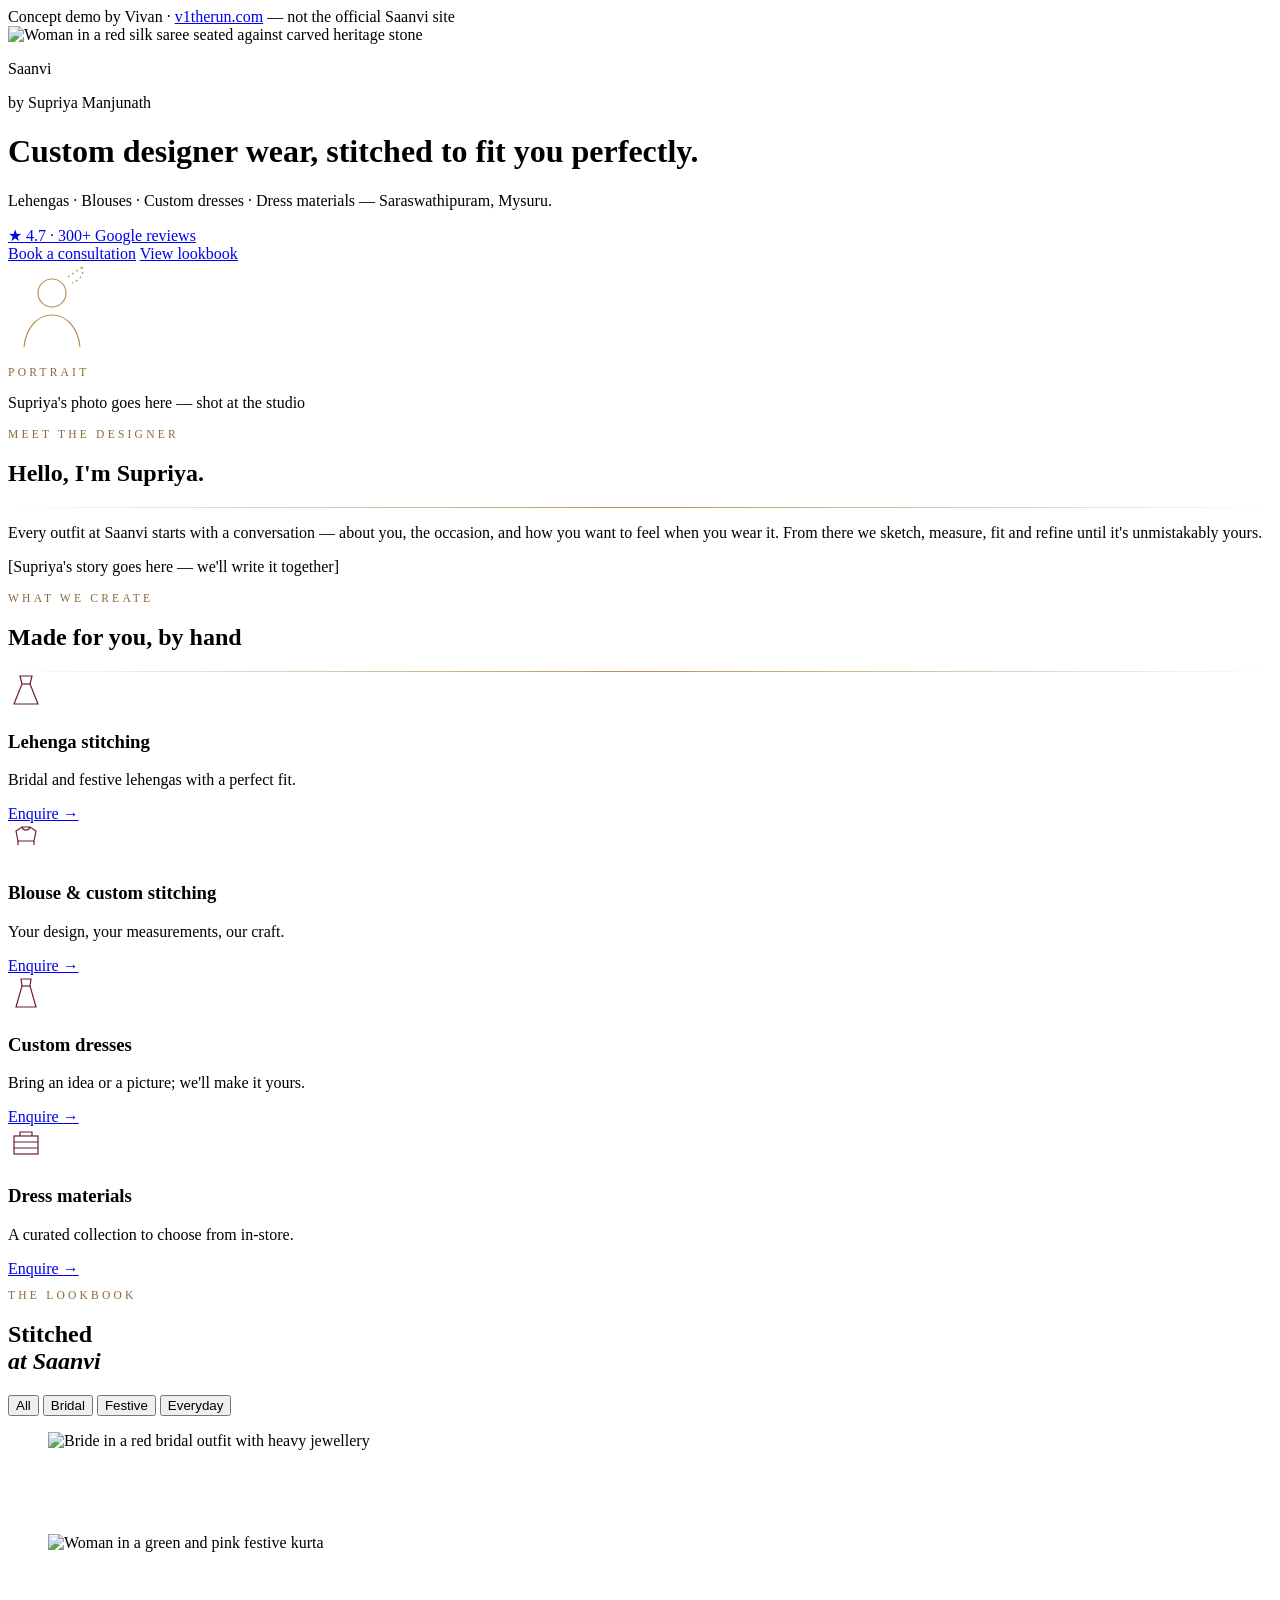
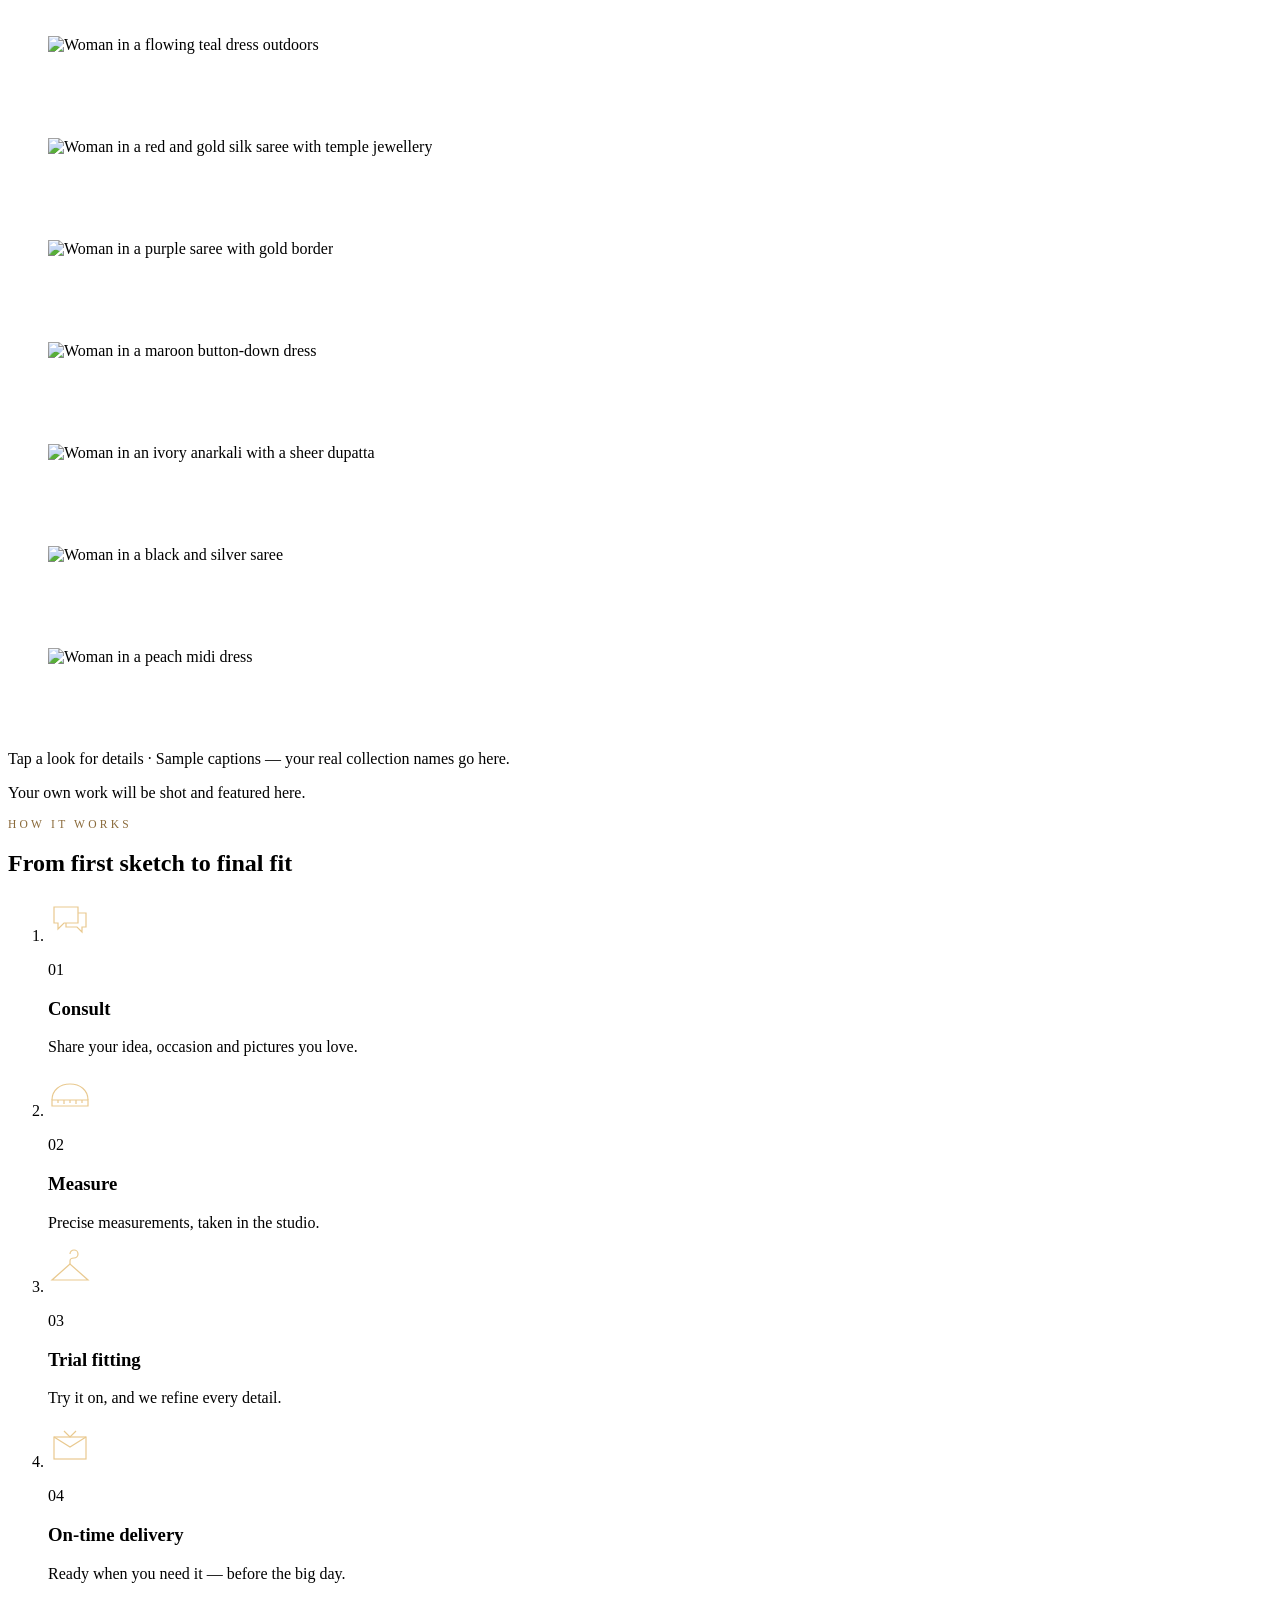
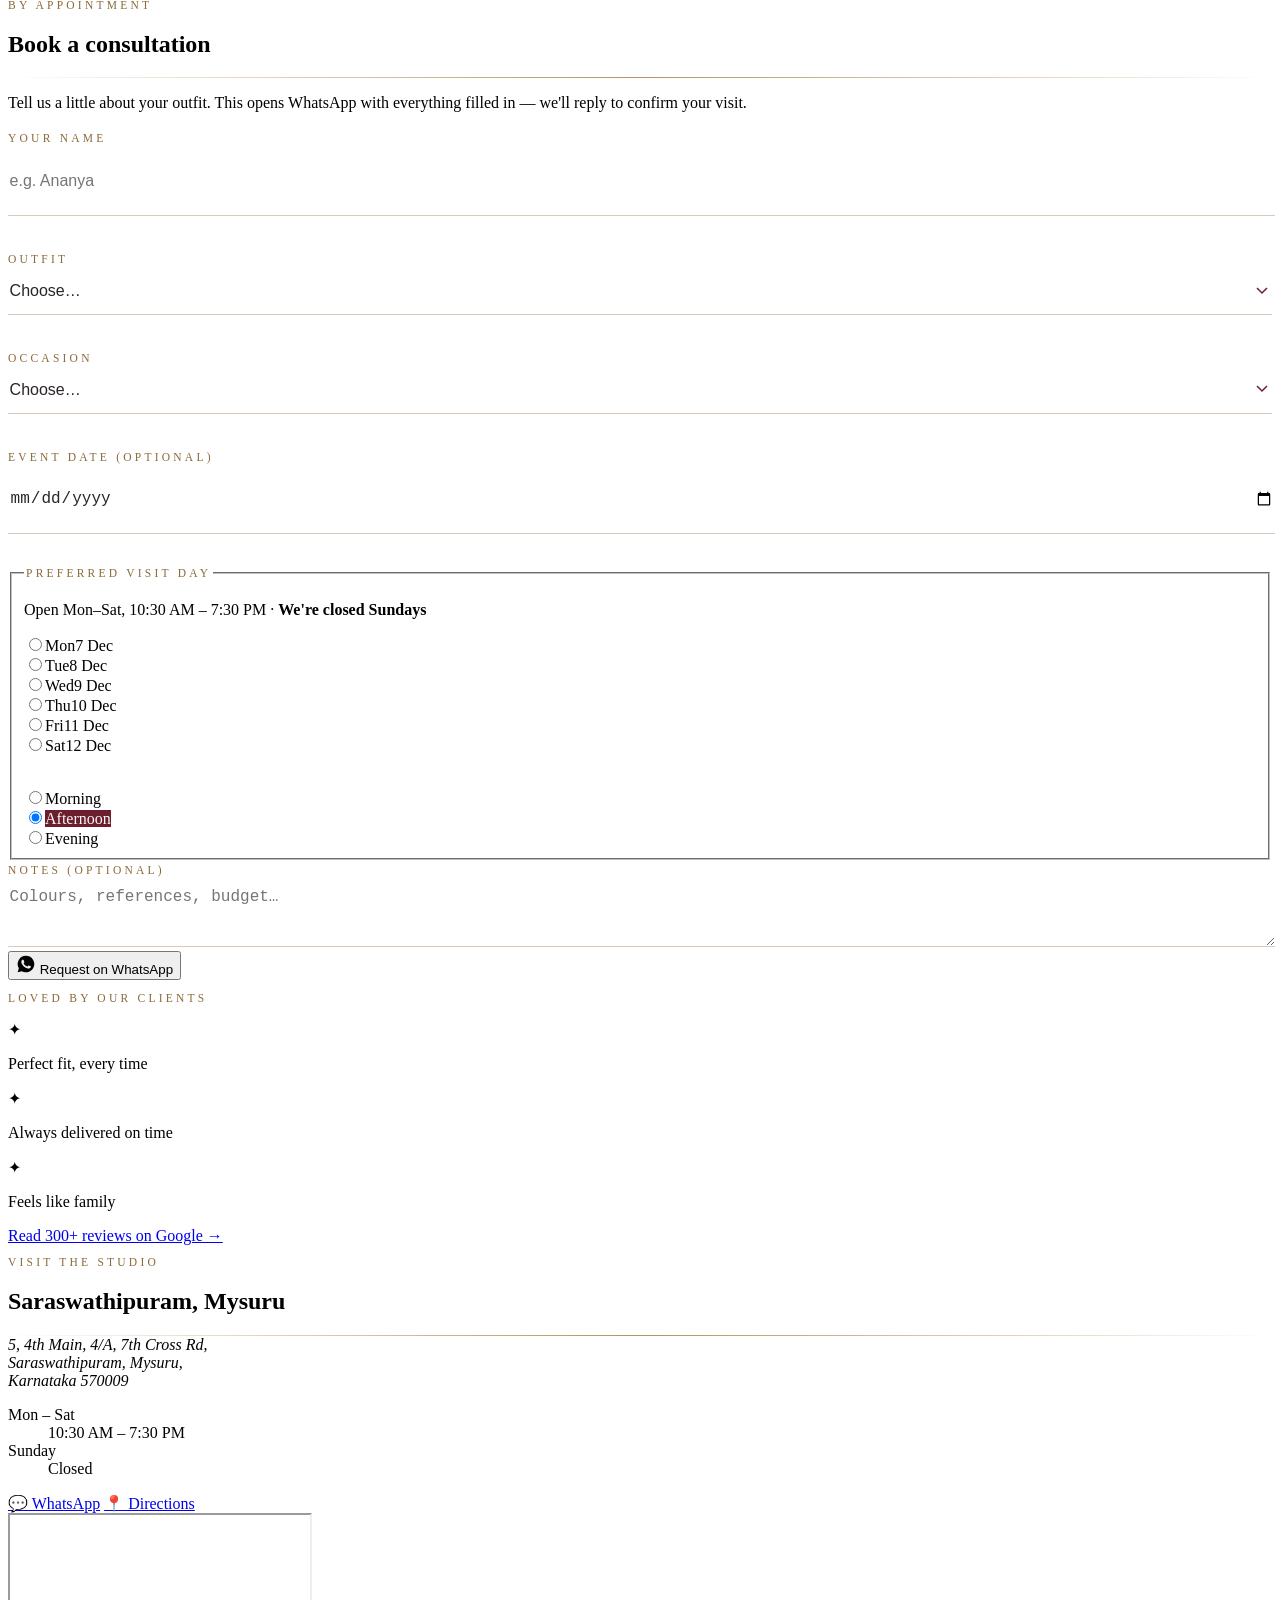
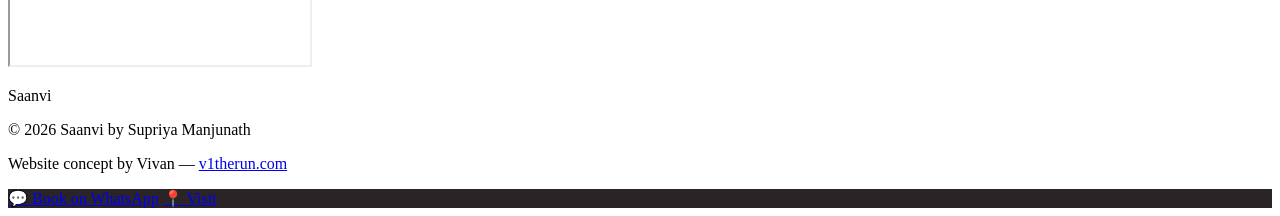
==== saanvi/index.html @ 68517e71 "Add Cafe Nestaa and Saanvi website concepts Co-Authored-By: Claude Opus 5.5 <noreply@anthropic.com>" ====
<!doctype html>
<html lang="en">
<head>
<meta charset="utf-8">
<meta name="viewport" content="width=device-width, initial-scale=1, viewport-fit=cover">
<meta name="robots" content="noindex, nofollow">
<title>Saanvi by Supriya Manjunath — website concept</title>
<meta name="description" content="Concept website for Saanvi by Supriya Manjunath, Saraswathipuram, Mysuru — custom designer wear, lookbook and consultation booking.">
<meta property="og:title" content="Saanvi by Supriya Manjunath — website concept">
<meta property="og:description" content="Lookbook, services & consultation booking — a concept by Vivan">
<meta property="og:image" content="https://images.unsplash.com/photo-1618901185975-d59f7091bcfe?w=1200&h=630&fit=crop&q=70">
<meta property="og:type" content="website">
<meta name="theme-color" content="#6B1E2E">
<link rel="preconnect" href="https://fonts.googleapis.com">
<link rel="preconnect" href="https://fonts.gstatic.com" crossorigin>
<link href="https://fonts.googleapis.com/css2?family=Cormorant+Garamond:ital,wght@0,500;0,600;1,500&family=Jost:wght@400;500;600&display=swap" rel="stylesheet">
<script src="https://cdn.tailwindcss.com"></script>
<script>
  tailwind.config = {
    theme: {
      extend: {
        colors: {
          ivory: '#FBF7F2',
          sand: '#F3ECE3',
          maroon: '#6B1E2E',
          gold: '#B8935A',
          goldink: '#8A6A3A',
          charcoal: '#2A2426',
          muted: '#6E6266',
        },
        fontFamily: {
          display: ['"Cormorant Garamond"', 'Georgia', 'serif'],
          sans: ['Jost', 'system-ui', 'sans-serif'],
        },
      },
    },
  };
</script>
<style>
  html { scroll-behavior: smooth; scroll-padding-top: 2.5rem; }
  body { -webkit-tap-highlight-color: transparent; }
  .rule { height: 1px; background: linear-gradient(90deg, transparent, #B8935A, transparent); }
  .eyebrow { font-size: .72rem; letter-spacing: .28em; text-transform: uppercase; color: #8A6A3A; font-weight: 500; }
  .field { width: 100%; min-height: 48px; border: 0; border-bottom: 1.5px solid #D8CBBB; background: transparent; padding: .65rem .1rem; font-size: 16px; color: #2A2426; border-radius: 0; }
  .field:focus { outline: none; border-color: #6B1E2E; }
  select.field { appearance: none; background-image: url("data:image/svg+xml,%3Csvg xmlns='http://www.w3.org/2000/svg' width='12' height='8'%3E%3Cpath d='M1 1l5 5 5-5' fill='none' stroke='%236B1E2E' stroke-width='1.5'/%3E%3C/svg%3E"); background-repeat: no-repeat; background-position: right .25rem center; padding-right: 1.5rem; }
  .field[aria-invalid="true"] { border-color: #A3122F; }
  .err { color: #A3122F; font-size: .8rem; margin-top: .25rem; min-height: 1rem; }
  .chip input:checked + label { background: #6B1E2E; color: #FBF7F2; border-color: #6B1E2E; }
  .chip input:focus-visible + label { outline: 2px solid #B8935A; outline-offset: 2px; }
  .look { break-inside: avoid; }
  .look figcaption { opacity: 0; transform: translateY(8px); transition: .3s; }
  .look.open figcaption, .look:hover figcaption { opacity: 1; transform: none; }
  .no-scrollbar::-webkit-scrollbar { display: none; } .no-scrollbar { scrollbar-width: none; }
</style>
</head>
<body class="bg-ivory text-charcoal font-sans antialiased pb-24 md:pb-0">

<!-- Honesty ribbon -->
<div class="fixed top-0 inset-x-0 z-50 bg-charcoal text-ivory text-[11px] leading-tight text-center py-1.5 px-3">
  Concept demo by Vivan · <a href="https://v1therun.com" class="underline">v1therun.com</a> — not the official Saanvi site
</div>

<!-- 1. Hero -->
<header class="relative min-h-[94svh] flex items-end text-ivory">
  <img src="https://images.unsplash.com/photo-1618901185975-d59f7091bcfe?w=1200&q=70&auto=format" alt="Woman in a red silk saree seated against carved heritage stone" class="absolute inset-0 w-full h-full object-cover object-[60%_center]" fetchpriority="high">
  <div class="absolute inset-0 bg-gradient-to-t from-[#1d0c11]/90 via-[#1d0c11]/40 to-[#1d0c11]/25"></div>
  <div class="relative w-full max-w-5xl mx-auto px-6 pb-12 md:pb-24">
    <p class="font-display text-[4.2rem] leading-[.9] md:text-8xl tracking-tight">Saanvi</p>
    <p class="mt-1 text-[.78rem] tracking-[.32em] uppercase text-[#E9D6B6]">by Supriya Manjunath</p>
    <div class="w-16 h-px bg-gold my-6"></div>
    <h1 class="font-display italic text-[1.9rem] leading-tight md:text-5xl max-w-xl">Custom designer wear, stitched to fit you perfectly.</h1>
    <p class="mt-3 text-sm text-ivory/85 max-w-md">Lehengas · Blouses · Custom dresses · Dress materials — Saraswathipuram, Mysuru.</p>
    <a href="https://www.google.com/maps/search/?api=1&query=Saanvi+by+Supriya+Manjunath+Saraswathipuram+Mysuru" target="_blank" rel="noopener" class="mt-5 inline-flex items-center gap-1.5 border border-ivory/40 rounded-full px-3.5 py-1.5 text-sm min-h-[36px] backdrop-blur bg-white/10">
      <span class="text-[#E9C98F]" aria-hidden="true">★</span> 4.7 · 300+ Google reviews
    </a>
    <div class="mt-7 flex flex-col sm:flex-row gap-3">
      <a href="#book" class="inline-flex justify-center items-center min-h-[52px] px-7 bg-ivory text-maroon font-semibold tracking-wide">Book a consultation</a>
      <a href="#lookbook" class="inline-flex justify-center items-center min-h-[52px] px-7 border border-ivory/80 tracking-wide">View lookbook</a>
    </div>
  </div>
</header>

<main>
<!-- 2. Meet Supriya -->
<section class="py-16 md:py-24">
  <div class="max-w-5xl mx-auto px-6 grid gap-10 md:grid-cols-[1fr_1.2fr] md:items-center">
    <div class="relative aspect-[4/5] max-w-xs w-full mx-auto md:mx-0 bg-sand border border-gold/50 flex flex-col items-center justify-center text-center p-6">
      <svg aria-hidden="true" width="88" height="88" viewBox="0 0 88 88" fill="none" stroke="#B8935A" stroke-width="1.2"><circle cx="44" cy="30" r="14"/><path d="M16 84c2-20 14-32 28-32s26 12 28 32"/><path d="M60 14l14-10M74 4c3 6-2 14-10 16" stroke-dasharray="2 3"/></svg>
      <p class="mt-4 eyebrow">Portrait</p>
      <p class="mt-1 text-sm text-muted">Supriya's photo goes here — shot at the studio</p>
    </div>
    <div>
      <p class="eyebrow">Meet the designer</p>
      <h2 class="font-display text-4xl md:text-5xl mt-3 text-maroon">Hello, I'm Supriya.</h2>
      <div class="rule my-6 max-w-[10rem]"></div>
      <p class="text-lg leading-relaxed">Every outfit at Saanvi starts with a conversation — about you, the occasion, and how you want to feel when you wear it. From there we sketch, measure, fit and refine until it's unmistakably yours.</p>
      <p class="mt-5 text-sm text-muted italic">[Supriya's story goes here — we'll write it together]</p>
    </div>
  </div>
</section>

<!-- 3. Services -->
<section class="bg-sand py-16 md:py-24">
  <div class="max-w-5xl mx-auto px-6">
    <p class="eyebrow text-center">What we create</p>
    <h2 class="font-display text-4xl md:text-5xl mt-3 text-center text-maroon">Made for you, by hand</h2>
    <div class="rule my-8 max-w-xs mx-auto"></div>
    <div class="grid gap-4 sm:grid-cols-2">
      <article class="bg-ivory p-6 border border-gold/30">
        <svg aria-hidden="true" width="36" height="36" viewBox="0 0 36 36" fill="none" stroke="#6B1E2E" stroke-width="1.2"><path d="M12 4h12l-2 8 8 20H6l8-20z"/><path d="M14 12h8"/></svg>
        <h3 class="font-display text-2xl mt-3">Lehenga stitching</h3>
        <p class="text-muted mt-1">Bridal and festive lehengas with a perfect fit.</p>
        <a data-wa="Hi Saanvi! I'm interested in Lehenga stitching." href="#" target="_blank" rel="noopener" class="mt-4 inline-flex items-center min-h-[44px] text-maroon font-semibold border-b border-maroon/40">Enquire →</a>
      </article>
      <article class="bg-ivory p-6 border border-gold/30">
        <svg aria-hidden="true" width="36" height="36" viewBox="0 0 36 36" fill="none" stroke="#6B1E2E" stroke-width="1.2"><path d="M8 8l6-4h8l6 4-2 10H10z"/><path d="M14 4c1 4 7 4 8 0"/><path d="M10 18v4M26 18v4"/></svg>
        <h3 class="font-display text-2xl mt-3">Blouse & custom stitching</h3>
        <p class="text-muted mt-1">Your design, your measurements, our craft.</p>
        <a data-wa="Hi Saanvi! I'm interested in Blouse & custom stitching." href="#" target="_blank" rel="noopener" class="mt-4 inline-flex items-center min-h-[44px] text-maroon font-semibold border-b border-maroon/40">Enquire →</a>
      </article>
      <article class="bg-ivory p-6 border border-gold/30">
        <svg aria-hidden="true" width="36" height="36" viewBox="0 0 36 36" fill="none" stroke="#6B1E2E" stroke-width="1.2"><path d="M13 4h10l-1 7 6 21H8l6-21z"/><path d="M14 11h8"/></svg>
        <h3 class="font-display text-2xl mt-3">Custom dresses</h3>
        <p class="text-muted mt-1">Bring an idea or a picture; we'll make it yours.</p>
        <a data-wa="Hi Saanvi! I'm interested in Custom dresses." href="#" target="_blank" rel="noopener" class="mt-4 inline-flex items-center min-h-[44px] text-maroon font-semibold border-b border-maroon/40">Enquire →</a>
      </article>
      <article class="bg-ivory p-6 border border-gold/30">
        <svg aria-hidden="true" width="36" height="36" viewBox="0 0 36 36" fill="none" stroke="#6B1E2E" stroke-width="1.2"><rect x="6" y="10" width="24" height="18"/><path d="M6 16h24M6 22h24"/><path d="M12 10V6h12v4"/></svg>
        <h3 class="font-display text-2xl mt-3">Dress materials</h3>
        <p class="text-muted mt-1">A curated collection to choose from in-store.</p>
        <a data-wa="Hi Saanvi! I'm interested in Dress materials." href="#" target="_blank" rel="noopener" class="mt-4 inline-flex items-center min-h-[44px] text-maroon font-semibold border-b border-maroon/40">Enquire →</a>
      </article>
    </div>
  </div>
</section>

<!-- 4. Lookbook -->
<section id="lookbook" class="py-16 md:py-24">
  <div class="max-w-5xl mx-auto px-6">
    <p class="eyebrow">The lookbook</p>
    <h2 class="font-display text-5xl md:text-6xl mt-3 text-maroon leading-none">Stitched<br><em>at Saanvi</em></h2>
    <div class="mt-8 -mx-6 px-6 flex gap-2 overflow-x-auto no-scrollbar" role="group" aria-label="Filter lookbook" id="lookFilters">
      <button type="button" data-f="all" class="shrink-0 min-h-[44px] px-5 border text-sm tracking-wide">All</button>
      <button type="button" data-f="bridal" class="shrink-0 min-h-[44px] px-5 border text-sm tracking-wide">Bridal</button>
      <button type="button" data-f="festive" class="shrink-0 min-h-[44px] px-5 border text-sm tracking-wide">Festive</button>
      <button type="button" data-f="everyday" class="shrink-0 min-h-[44px] px-5 border text-sm tracking-wide">Everyday</button>
    </div>
    <div id="lookGrid" class="mt-6 columns-2 md:columns-3 gap-3 [&>*]:mb-3"></div>
    <p class="text-xs text-muted">Tap a look for details · Sample captions — your real collection names go here.</p>
    <div class="mt-6 border-l-2 border-gold pl-4 py-1">
      <p class="font-display italic text-xl text-maroon">Your own work will be shot and featured here.</p>
    </div>
  </div>
</section>

<!-- 5. How it works -->
<section class="bg-maroon text-ivory py-16 md:py-24">
  <div class="max-w-5xl mx-auto px-6">
    <p class="eyebrow !text-[#E9C98F]">How it works</p>
    <h2 class="font-display text-4xl md:text-5xl mt-3">From first sketch to final fit</h2>
    <ol class="mt-10 grid gap-8 md:grid-cols-4">
      <li class="flex md:flex-col gap-4">
        <svg aria-hidden="true" class="shrink-0" width="44" height="44" viewBox="0 0 44 44" fill="none" stroke="#E9C98F" stroke-width="1.2"><path d="M6 10h24v16H16l-6 6v-6H6z"/><path d="M30 16h8v14h-4v5l-5-5H18v-4"/></svg>
        <div><p class="text-xs tracking-[.25em] text-[#E9C98F]">01</p><h3 class="font-display text-2xl">Consult</h3><p class="text-ivory/80 text-sm mt-1">Share your idea, occasion and pictures you love.</p></div>
      </li>
      <li class="flex md:flex-col gap-4">
        <svg aria-hidden="true" class="shrink-0" width="44" height="44" viewBox="0 0 44 44" fill="none" stroke="#E9C98F" stroke-width="1.2"><path d="M4 28c0-10 8-16 18-16s18 6 18 16"/><path d="M4 28h36v6H4z"/><path d="M10 28v3M16 28v4M22 28v3M28 28v4M34 28v3"/></svg>
        <div><p class="text-xs tracking-[.25em] text-[#E9C98F]">02</p><h3 class="font-display text-2xl">Measure</h3><p class="text-ivory/80 text-sm mt-1">Precise measurements, taken in the studio.</p></div>
      </li>
      <li class="flex md:flex-col gap-4">
        <svg aria-hidden="true" class="shrink-0" width="44" height="44" viewBox="0 0 44 44" fill="none" stroke="#E9C98F" stroke-width="1.2"><path d="M22 6a4 4 0 1 1 4 4c-2 0-4 1-4 3v3"/><path d="M22 16L4 32h36z"/></svg>
        <div><p class="text-xs tracking-[.25em] text-[#E9C98F]">03</p><h3 class="font-display text-2xl">Trial fitting</h3><p class="text-ivory/80 text-sm mt-1">Try it on, and we refine every detail.</p></div>
      </li>
      <li class="flex md:flex-col gap-4">
        <svg aria-hidden="true" class="shrink-0" width="44" height="44" viewBox="0 0 44 44" fill="none" stroke="#E9C98F" stroke-width="1.2"><rect x="6" y="14" width="32" height="22"/><path d="M6 14l16 10 16-10"/><path d="M16 8l6 6 6-6"/></svg>
        <div><p class="text-xs tracking-[.25em] text-[#E9C98F]">04</p><h3 class="font-display text-2xl">On-time delivery</h3><p class="text-ivory/80 text-sm mt-1">Ready when you need it — before the big day.</p></div>
      </li>
    </ol>
  </div>
</section>

<!-- 6. Book a consultation -->
<section id="book" class="py-16 md:py-24">
  <div class="max-w-2xl mx-auto px-6">
    <p class="eyebrow text-center">By appointment</p>
    <h2 class="font-display text-4xl md:text-5xl mt-3 text-center text-maroon">Book a consultation</h2>
    <div class="rule my-6 max-w-xs mx-auto"></div>
    <p class="text-center text-muted">Tell us a little about your outfit. This opens WhatsApp with everything filled in — we'll reply to confirm your visit.</p>
    <form id="consultForm" novalidate class="mt-8 grid gap-5 bg-white/60 border border-gold/30 p-5 md:p-8">
      <div>
        <label for="name" class="eyebrow">Your name</label>
        <input id="name" name="name" class="field" autocomplete="name" placeholder="e.g. Ananya" required>
        <p class="err" id="name-err" aria-live="polite"></p>
      </div>
      <div class="grid grid-cols-2 gap-4">
        <div>
          <label for="outfit" class="eyebrow">Outfit</label>
          <select id="outfit" name="outfit" class="field" required>
            <option value="">Choose…</option>
            <option>Lehenga</option><option>Blouse</option><option>Custom dress</option><option>Dress material</option><option>Other</option>
          </select>
          <p class="err" id="outfit-err" aria-live="polite"></p>
        </div>
        <div>
          <label for="occasion" class="eyebrow">Occasion</label>
          <select id="occasion" name="occasion" class="field" required>
            <option value="">Choose…</option>
            <option>Wedding</option><option>Festival</option><option>Party</option><option>Everyday</option>
          </select>
          <p class="err" id="occasion-err" aria-live="polite"></p>
        </div>
      </div>
      <div>
        <label for="eventDate" class="eyebrow">Event date <span class="normal-case tracking-normal text-muted">(optional)</span></label>
        <input id="eventDate" name="eventDate" type="date" class="field">
        <p class="err" id="eventDate-err" aria-live="polite"></p>
      </div>
      <fieldset>
        <legend class="eyebrow">Preferred visit day</legend>
        <p class="text-xs text-muted mt-1">Open Mon–Sat, 10:30 AM – 7:30 PM · <strong class="text-maroon font-medium">We're closed Sundays</strong></p>
        <div id="dayChips" class="mt-3 grid grid-cols-3 gap-2"></div>
        <p class="err" id="day-err" aria-live="polite"></p>
        <div class="mt-2 grid grid-cols-3 gap-2" id="slotChips">
          <div class="chip"><input class="sr-only" type="radio" name="slot" id="s1" value="morning"><label for="s1" class="flex items-center justify-center min-h-[44px] border border-[#D8CBBB] text-sm cursor-pointer">Morning</label></div>
          <div class="chip"><input class="sr-only" type="radio" name="slot" id="s2" value="afternoon" checked><label for="s2" class="flex items-center justify-center min-h-[44px] border border-[#D8CBBB] text-sm cursor-pointer">Afternoon</label></div>
          <div class="chip"><input class="sr-only" type="radio" name="slot" id="s3" value="evening"><label for="s3" class="flex items-center justify-center min-h-[44px] border border-[#D8CBBB] text-sm cursor-pointer">Evening</label></div>
        </div>
      </fieldset>
      <div>
        <label for="notes" class="eyebrow">Notes <span class="normal-case tracking-normal text-muted">(optional)</span></label>
        <textarea id="notes" name="notes" rows="2" class="field" placeholder="Colours, references, budget…"></textarea>
      </div>
      <button id="submitBtn" type="submit" class="mt-2 w-full min-h-[56px] bg-maroon hover:bg-[#561624] text-ivory font-semibold tracking-wide flex items-center justify-center gap-2 transition active:scale-[.98] disabled:opacity-70">
        <svg aria-hidden="true" width="20" height="20" viewBox="0 0 24 24" fill="currentColor"><path d="M12 2a10 10 0 0 0-8.6 15.1L2 22l5-1.3A10 10 0 1 0 12 2Zm5.3 14.1c-.2.6-1.3 1.2-1.8 1.3-.5 0-1 .2-3.3-.7-2.8-1.1-4.5-4-4.7-4.2-.1-.2-1.1-1.5-1.1-2.9s.7-2 1-2.3c.2-.3.5-.3.7-.3h.5c.2 0 .4 0 .6.5l.8 2c.1.2.1.4 0 .5l-.3.5-.4.4c-.1.1-.3.3-.1.6.2.3.8 1.3 1.7 2.1 1.2 1 2.1 1.3 2.4 1.5.3.1.5.1.6-.1l.9-1.1c.2-.3.4-.2.7-.1l1.9.9c.3.1.5.2.5.3.1.2.1.6-.1 1.1Z"/></svg>
        <span id="submitLabel">Request on WhatsApp</span>
      </button>
    </form>
  </div>
</section>

<!-- 7. Loved by our clients -->
<section class="bg-sand py-16 md:py-24">
  <div class="max-w-5xl mx-auto px-6 text-center">
    <p class="eyebrow">Loved by our clients</p>
    <div class="mt-8 grid gap-8 md:grid-cols-3">
      <div><p class="text-goldink text-lg" aria-hidden="true">✦</p><p class="font-display text-3xl text-maroon mt-2">Perfect fit, every time</p></div>
      <div><p class="text-goldink text-lg" aria-hidden="true">✦</p><p class="font-display text-3xl text-maroon mt-2">Always delivered on time</p></div>
      <div><p class="text-goldink text-lg" aria-hidden="true">✦</p><p class="font-display text-3xl text-maroon mt-2">Feels like family</p></div>
    </div>
    <a href="https://www.google.com/maps/search/?api=1&query=Saanvi+by+Supriya+Manjunath+Saraswathipuram+Mysuru" target="_blank" rel="noopener" class="mt-10 inline-flex items-center min-h-[48px] px-6 border border-maroon text-maroon font-medium tracking-wide">Read 300+ reviews on Google →</a>
  </div>
</section>

<!-- 8. Visit the studio -->
<section id="visit" class="py-16 md:py-24">
  <div class="max-w-5xl mx-auto px-6 grid gap-8 md:grid-cols-2 md:items-center">
    <div>
      <p class="eyebrow">Visit the studio</p>
      <h2 class="font-display text-4xl md:text-5xl mt-3 text-maroon">Saraswathipuram, Mysuru</h2>
      <div class="rule my-6 max-w-[10rem]"></div>
      <address class="not-italic leading-relaxed">5, 4th Main, 4/A, 7th Cross Rd,<br>Saraswathipuram, Mysuru,<br>Karnataka 570009</address>
      <dl class="mt-5 text-sm grid grid-cols-[auto_1fr] gap-x-6 gap-y-1">
        <dt class="text-muted">Mon – Sat</dt><dd>10:30 AM – 7:30 PM</dd>
        <dt class="text-muted">Sunday</dt><dd>Closed</dd>
      </dl>
      <div class="mt-7 grid grid-cols-2 gap-3">
        <a data-wa="Hi Saanvi! I'd like to visit the studio." href="#" target="_blank" rel="noopener" class="flex items-center justify-center min-h-[52px] bg-maroon text-ivory font-medium">💬 WhatsApp</a>
        <a href="https://www.google.com/maps/search/?api=1&query=Saanvi+by+Supriya+Manjunath+Saraswathipuram+Mysuru" target="_blank" rel="noopener" class="flex items-center justify-center min-h-[52px] border border-maroon text-maroon font-medium">📍 Directions</a>
      </div>
    </div>
    <iframe title="Map showing Saanvi by Supriya Manjunath, Saraswathipuram" loading="lazy" referrerpolicy="no-referrer-when-downgrade" class="w-full h-72 md:h-96 border border-gold/40 grayscale-[.3]" src="https://maps.google.com/maps?q=Saanvi%20by%20Supriya%20Manjunath%20Saraswathipuram%20Mysuru&z=16&output=embed"></iframe>
  </div>
</section>
</main>

<!-- 9. Footer -->
<footer class="bg-charcoal text-ivory/80 text-sm py-10 px-6 text-center">
  <p class="font-display text-3xl text-ivory">Saanvi</p>
  <p class="mt-2">© 2026 Saanvi by Supriya Manjunath</p>
  <p class="mt-1">Website concept by Vivan — <a href="https://v1therun.com" class="underline text-ivory">v1therun.com</a></p>
</footer>

<!-- Sticky mobile bar -->
<nav class="md:hidden fixed bottom-0 inset-x-0 z-40 grid grid-cols-[1.6fr_1fr] text-sm font-medium tracking-wide" style="padding-bottom: env(safe-area-inset-bottom); background:#2A2426" aria-label="Quick contact">
  <a data-wa="Hi Saanvi! I'd like to book a consultation." href="#" target="_blank" rel="noopener" class="flex items-center justify-center gap-2 min-h-[60px] bg-maroon text-ivory">💬 Book on WhatsApp</a>
  <a href="https://www.google.com/maps/search/?api=1&query=Saanvi+by+Supriya+Manjunath+Saraswathipuram+Mysuru" target="_blank" rel="noopener" class="flex items-center justify-center gap-2 min-h-[60px] text-ivory">📍 Visit</a>
</nav>

<script>
  const WA = 'https://wa.me/917338114466?text=';
  const waLink = (msg) => WA + encodeURIComponent(msg);
  document.querySelectorAll('[data-wa]').forEach(a => a.href = waLink(a.dataset.wa));

  // ---- Lookbook ----
  const U = (id, h) => `https://images.unsplash.com/photo-${id}?w=600&h=${h}&fit=crop&q=65&auto=format`;
  const LOOKS = [
    ['1610173827043-9db50e0d8ef9', 'bridal', 'Crimson bridal ensemble', 'Bridal · hand-finished detailing', 820, 'Bride in a red bridal outfit with heavy jewellery'],
    ['1597983073493-88cd35cf93b0', 'festive', 'Garden-party kurta set', 'Festive · printed silk', 700, 'Woman in a green and pink festive kurta'],
    ['1609357605129-26f69add5d6e', 'everyday', 'Teal wrap dress', 'Everyday · custom dress', 760, 'Woman in a flowing teal dress outdoors'],
    ['1617627143750-d86bc21e42bb', 'bridal', 'Muhurtham silk & gold', 'Bridal · blouse stitching', 760, 'Woman in a red and gold silk saree with temple jewellery'],
    ['1610030469983-98e550d6193c', 'festive', 'Plum & gold drape', 'Festive · blouse stitching', 820, 'Woman in a purple saree with gold border'],
    ['1585487000160-6ebcfceb0d03', 'everyday', 'Wine shirt-dress', 'Everyday · custom dress', 700, 'Woman in a maroon button-down dress'],
    ['1583391733956-3750e0ff4e8b', 'bridal', 'Ivory sangeet anarkali', 'Bridal · lehenga & dupatta', 800, 'Woman in an ivory anarkali with a sheer dupatta'],
    ['1610030469668-8e9f641aaf27', 'festive', 'Monochrome silk', 'Festive · blouse stitching', 760, 'Woman in a black and silver saree'],
    ['1596783074918-c84cb06531ca', 'everyday', 'Peach day dress', 'Everyday · custom dress', 700, 'Woman in a peach midi dress'],
  ];
  const grid = document.getElementById('lookGrid');
  grid.innerHTML = LOOKS.map(([id, cat, title, sub, h, alt]) => `
    <figure class="look relative overflow-hidden cursor-pointer" data-cat="${cat}" tabindex="0" role="button" aria-label="${title} — show details">
      <img loading="lazy" src="${U(id, h)}" alt="${alt}" width="600" height="${h}" class="w-full h-auto block">
      <figcaption class="absolute inset-x-0 bottom-0 p-3 pt-10 bg-gradient-to-t from-black/80 to-transparent text-ivory">
        <p class="font-display text-xl leading-tight">${title}</p><p class="text-[11px] tracking-wider uppercase text-ivory/85">${sub}</p>
      </figcaption>
    </figure>`).join('');
  grid.querySelectorAll('.look').forEach(el => {
    const t = () => el.classList.toggle('open');
    el.onclick = t; el.onkeydown = e => (e.key === 'Enter' || e.key === ' ') && (e.preventDefault(), t());
  });
  const filters = document.querySelectorAll('#lookFilters button');
  function filter(f) {
    filters.forEach(b => {
      const on = b.dataset.f === f;
      b.setAttribute('aria-pressed', on);
      b.classList.toggle('bg-maroon', on); b.classList.toggle('text-ivory', on); b.classList.toggle('border-maroon', on);
      b.classList.toggle('border-[#D8CBBB]', !on);
    });
    grid.querySelectorAll('.look').forEach(el => el.style.display = (f === 'all' || el.dataset.cat === f) ? '' : 'none');
  }
  filters.forEach(b => b.onclick = () => filter(b.dataset.f));
  filter('all');

  // ---- Consultation form ----
  const f = document.getElementById('consultForm');
  const pad = n => String(n).padStart(2, '0');
  const iso = d => `${d.getFullYear()}-${pad(d.getMonth() + 1)}-${pad(d.getDate())}`;
  const now = new Date(); f.eventDate.min = iso(now);

  // Next 6 open days (Mon–Sat). Skip today if past closing time; never offer Sunday.
  const days = []; const d = new Date(now);
  if (now.getHours() * 60 + now.getMinutes() > 18 * 60) d.setDate(d.getDate() + 1);
  while (days.length < 6) { if (d.getDay() !== 0) days.push(new Date(d)); d.setDate(d.getDate() + 1); }
  const wk = d => d.toLocaleDateString('en-GB', { weekday: 'short' });
  const dm = d => d.toLocaleDateString('en-GB', { day: 'numeric', month: 'short' });
  document.getElementById('dayChips').innerHTML = days.map((x, i) => `
    <div class="chip"><input class="sr-only" type="radio" name="day" id="d${i}" value="${iso(x)}"><label for="d${i}" class="flex flex-col items-center justify-center min-h-[56px] border border-[#D8CBBB] cursor-pointer leading-tight"><span class="text-sm font-medium">${i === 0 && iso(x) === iso(now) ? 'Today' : wk(x)}</span><span class="text-xs opacity-80">${dm(x)}</span></label></div>`).join('');

  function setErr(id, msg, field) {
    if (field) field.setAttribute('aria-invalid', msg ? 'true' : 'false');
    document.getElementById(id + '-err').textContent = msg || '';
    return !msg;
  }
  function validate() {
    let ok = true, first = null;
    const check = (id, field, msg, focusEl) => { if (!setErr(id, msg, field)) { ok = false; first = first || focusEl || field; } };
    check('name', f.name, f.name.value.trim().length < 2 ? 'Please enter your name' : '');
    check('outfit', f.outfit, !f.outfit.value ? 'Pick an outfit type' : '');
    check('occasion', f.occasion, !f.occasion.value ? 'Pick the occasion' : '');
    check('eventDate', f.eventDate, f.eventDate.value && f.eventDate.value < iso(now) ? 'That date has passed' : '');
    const day = f.querySelector('input[name=day]:checked');
    const isSun = day && new Date(day.value + 'T12:00').getDay() === 0;
    check('day', null, !day ? 'Pick a day to visit (Mon–Sat)' : isSun ? "We're closed Sundays — please pick Mon–Sat" : '', document.getElementById('d0'));
    if (first) first.focus();
    return ok;
  }
  f.addEventListener('change', () => f.querySelector('[aria-invalid="true"]') || document.getElementById('day-err').textContent ? validate() : null);

  f.addEventListener('submit', (e) => {
    e.preventDefault();
    if (!validate()) return;
    const day = new Date(f.day.value + 'T12:00');
    let occ = f.occasion.value;
    if (f.eventDate.value) occ += ` — ${dm(new Date(f.eventDate.value + 'T12:00'))}`;
    const lines = [
      "Hi Saanvi! I'd like to book a consultation.",
      `Name: ${f.name.value.trim()}`,
      `Outfit: ${f.outfit.value}`,
      `Occasion: ${occ}`,
      `Preferred visit: ${wk(day)} ${dm(day)}, ${f.slot.value}`,
    ];
    if (f.notes.value.trim()) lines.push(`Notes: ${f.notes.value.trim()}`);
    const url = waLink(lines.join('\n'));
    const btn = document.getElementById('submitBtn'), label = document.getElementById('submitLabel');
    btn.disabled = true; label.textContent = 'Opening WhatsApp…';
    setTimeout(() => {
      if (!window.open(url, '_blank')) location.href = url;
      btn.disabled = false; label.textContent = 'Request on WhatsApp';
    }, 350);
  });
</script>
</body>
</html>
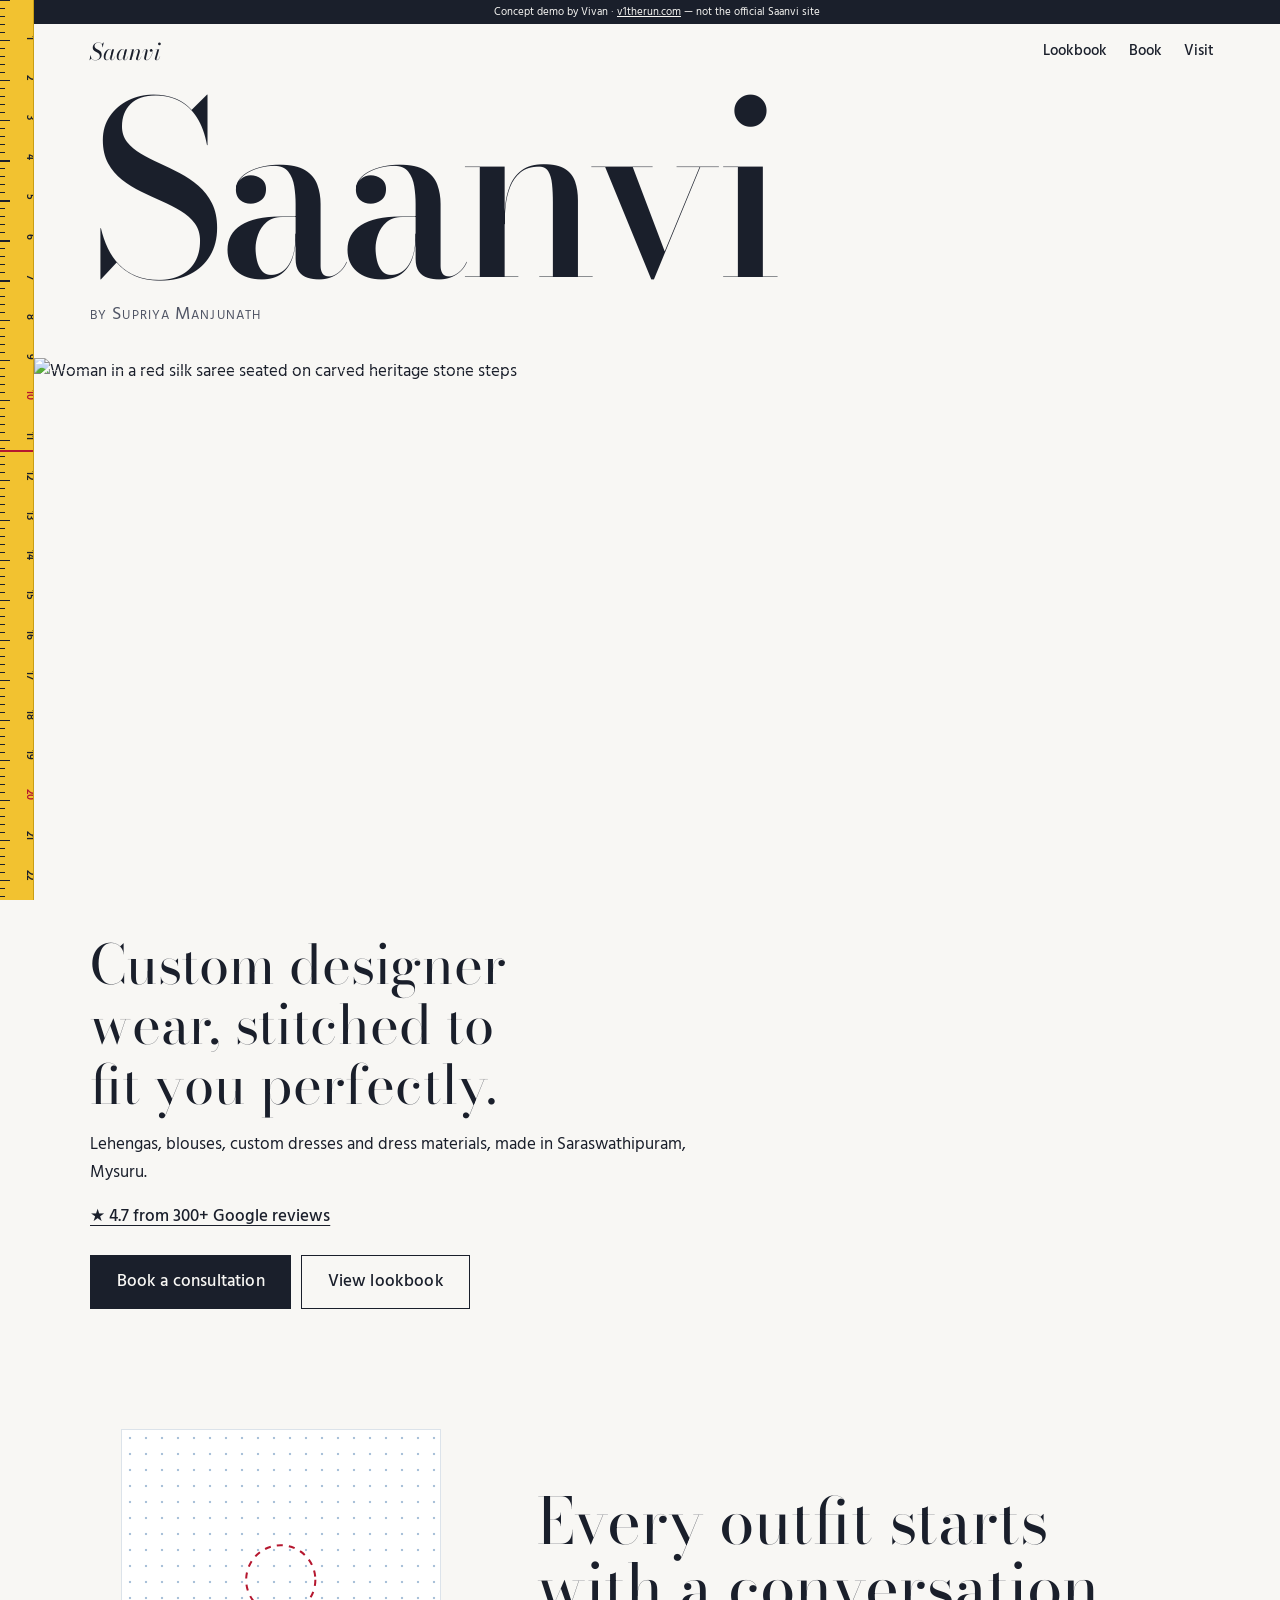
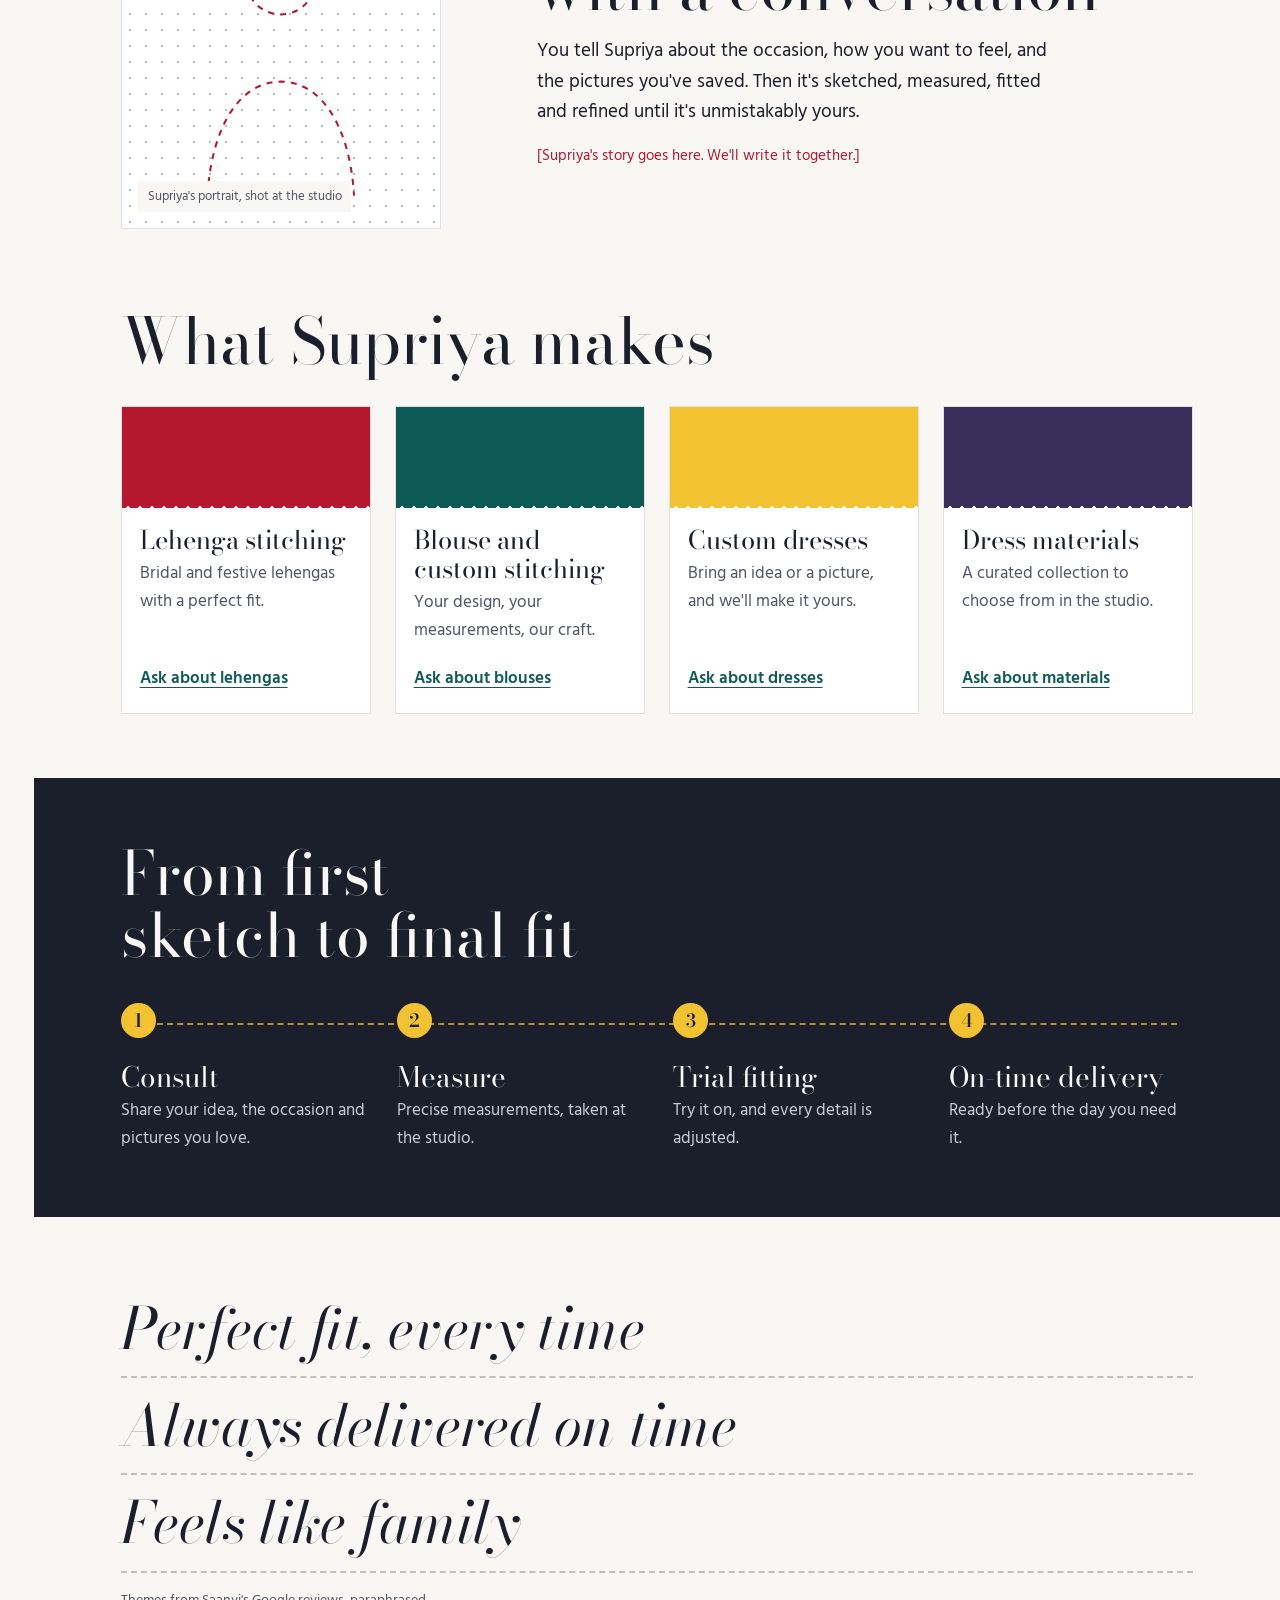
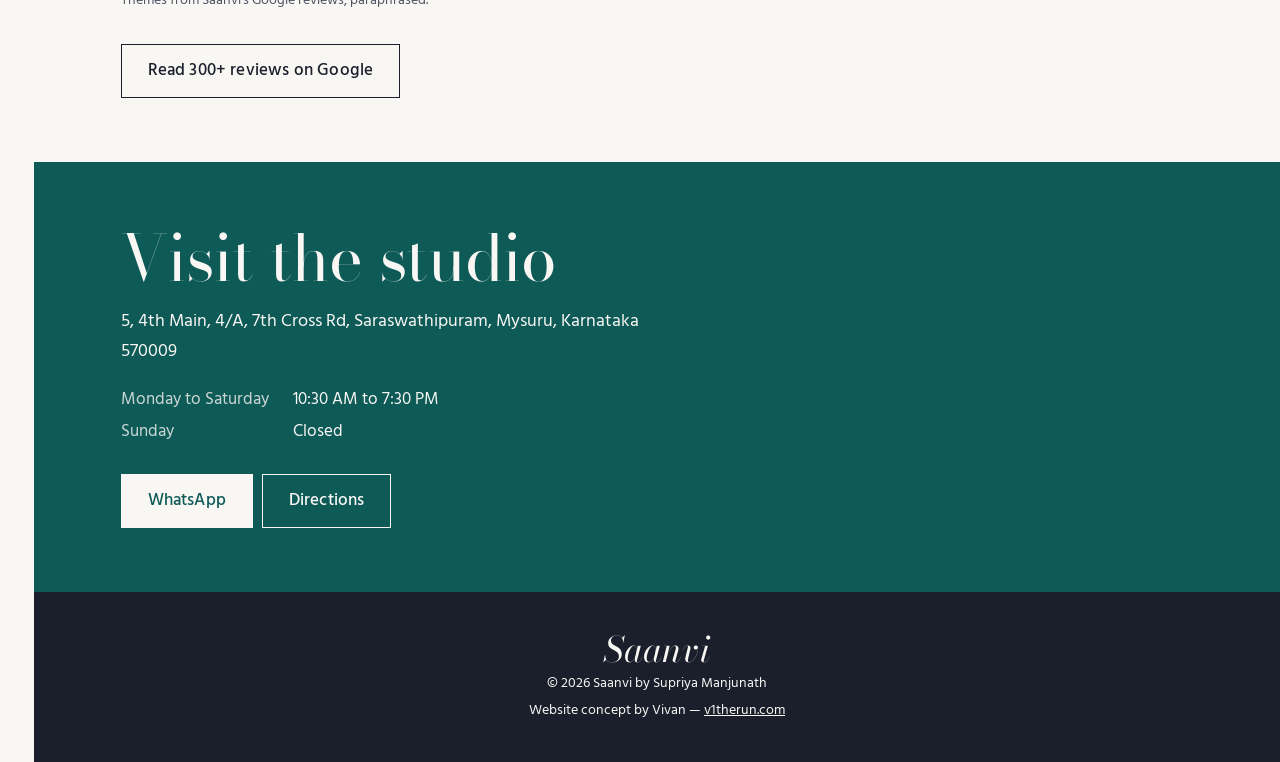
==== commit 211ebabb: "Redesign Nestaa and Saanvi concepts: multi-page with Lenis + Barba Co-Authored-By: Claude Opus 5.5 <" ====
--- a/saanvi/index.html
+++ b/saanvi/index.html
@@ -10,383 +10,155 @@
 <meta property="og:description" content="Lookbook, services & consultation booking — a concept by Vivan">
 <meta property="og:image" content="https://images.unsplash.com/photo-1618901185975-d59f7091bcfe?w=1200&h=630&fit=crop&q=70">
 <meta property="og:type" content="website">
-<meta name="theme-color" content="#6B1E2E">
+<meta name="theme-color" content="#F8F7F4">
 <link rel="preconnect" href="https://fonts.googleapis.com">
 <link rel="preconnect" href="https://fonts.gstatic.com" crossorigin>
-<link href="https://fonts.googleapis.com/css2?family=Cormorant+Garamond:ital,wght@0,500;0,600;1,500&family=Jost:wght@400;500;600&display=swap" rel="stylesheet">
-<script src="https://cdn.tailwindcss.com"></script>
-<script>
-  tailwind.config = {
-    theme: {
-      extend: {
-        colors: {
-          ivory: '#FBF7F2',
-          sand: '#F3ECE3',
-          maroon: '#6B1E2E',
-          gold: '#B8935A',
-          goldink: '#8A6A3A',
-          charcoal: '#2A2426',
-          muted: '#6E6266',
-        },
-        fontFamily: {
-          display: ['"Cormorant Garamond"', 'Georgia', 'serif'],
-          sans: ['Jost', 'system-ui', 'sans-serif'],
-        },
-      },
-    },
-  };
-</script>
-<style>
-  html { scroll-behavior: smooth; scroll-padding-top: 2.5rem; }
-  body { -webkit-tap-highlight-color: transparent; }
-  .rule { height: 1px; background: linear-gradient(90deg, transparent, #B8935A, transparent); }
-  .eyebrow { font-size: .72rem; letter-spacing: .28em; text-transform: uppercase; color: #8A6A3A; font-weight: 500; }
-  .field { width: 100%; min-height: 48px; border: 0; border-bottom: 1.5px solid #D8CBBB; background: transparent; padding: .65rem .1rem; font-size: 16px; color: #2A2426; border-radius: 0; }
-  .field:focus { outline: none; border-color: #6B1E2E; }
-  select.field { appearance: none; background-image: url("data:image/svg+xml,%3Csvg xmlns='http://www.w3.org/2000/svg' width='12' height='8'%3E%3Cpath d='M1 1l5 5 5-5' fill='none' stroke='%236B1E2E' stroke-width='1.5'/%3E%3C/svg%3E"); background-repeat: no-repeat; background-position: right .25rem center; padding-right: 1.5rem; }
-  .field[aria-invalid="true"] { border-color: #A3122F; }
-  .err { color: #A3122F; font-size: .8rem; margin-top: .25rem; min-height: 1rem; }
-  .chip input:checked + label { background: #6B1E2E; color: #FBF7F2; border-color: #6B1E2E; }
-  .chip input:focus-visible + label { outline: 2px solid #B8935A; outline-offset: 2px; }
-  .look { break-inside: avoid; }
-  .look figcaption { opacity: 0; transform: translateY(8px); transition: .3s; }
-  .look.open figcaption, .look:hover figcaption { opacity: 1; transform: none; }
-  .no-scrollbar::-webkit-scrollbar { display: none; } .no-scrollbar { scrollbar-width: none; }
-</style>
+<link href="https://fonts.googleapis.com/css2?family=Bodoni+Moda:ital,opsz,wght@0,6..96,400..600;1,6..96,400..600&family=Hind:wght@400;500;600&display=swap" rel="stylesheet">
+<link rel="stylesheet" href="https://cdn.jsdelivr.net/npm/lenis@1.3.11/dist/lenis.css">
+<link rel="stylesheet" href="assets/site.css">
 </head>
-<body class="bg-ivory text-charcoal font-sans antialiased pb-24 md:pb-0">
+<body data-barba="wrapper">
 
-<!-- Honesty ribbon -->
-<div class="fixed top-0 inset-x-0 z-50 bg-charcoal text-ivory text-[11px] leading-tight text-center py-1.5 px-3">
-  Concept demo by Vivan · <a href="https://v1therun.com" class="underline">v1therun.com</a> — not the official Saanvi site
-</div>
+<div class="tape" aria-hidden="true"><div class="tape-roll"></div><div class="tape-nums"></div><div class="tape-mark"></div></div>
 
-<!-- 1. Hero -->
-<header class="relative min-h-[94svh] flex items-end text-ivory">
-  <img src="https://images.unsplash.com/photo-1618901185975-d59f7091bcfe?w=1200&q=70&auto=format" alt="Woman in a red silk saree seated against carved heritage stone" class="absolute inset-0 w-full h-full object-cover object-[60%_center]" fetchpriority="high">
-  <div class="absolute inset-0 bg-gradient-to-t from-[#1d0c11]/90 via-[#1d0c11]/40 to-[#1d0c11]/25"></div>
-  <div class="relative w-full max-w-5xl mx-auto px-6 pb-12 md:pb-24">
-    <p class="font-display text-[4.2rem] leading-[.9] md:text-8xl tracking-tight">Saanvi</p>
-    <p class="mt-1 text-[.78rem] tracking-[.32em] uppercase text-[#E9D6B6]">by Supriya Manjunath</p>
-    <div class="w-16 h-px bg-gold my-6"></div>
-    <h1 class="font-display italic text-[1.9rem] leading-tight md:text-5xl max-w-xl">Custom designer wear, stitched to fit you perfectly.</h1>
-    <p class="mt-3 text-sm text-ivory/85 max-w-md">Lehengas · Blouses · Custom dresses · Dress materials — Saraswathipuram, Mysuru.</p>
-    <a href="https://www.google.com/maps/search/?api=1&query=Saanvi+by+Supriya+Manjunath+Saraswathipuram+Mysuru" target="_blank" rel="noopener" class="mt-5 inline-flex items-center gap-1.5 border border-ivory/40 rounded-full px-3.5 py-1.5 text-sm min-h-[36px] backdrop-blur bg-white/10">
-      <span class="text-[#E9C98F]" aria-hidden="true">★</span> 4.7 · 300+ Google reviews
-    </a>
-    <div class="mt-7 flex flex-col sm:flex-row gap-3">
-      <a href="#book" class="inline-flex justify-center items-center min-h-[52px] px-7 bg-ivory text-maroon font-semibold tracking-wide">Book a consultation</a>
-      <a href="#lookbook" class="inline-flex justify-center items-center min-h-[52px] px-7 border border-ivory/80 tracking-wide">View lookbook</a>
-    </div>
-  </div>
+<div class="ribbon">Concept demo by Vivan · <a href="https://v1therun.com" data-no-barba>v1therun.com</a> — not the official Saanvi site</div>
+
+<header class="topbar">
+  <a class="brand" href="index.html">Saanvi</a>
+  <nav aria-label="Pages">
+    <a href="lookbook.html" data-ns="lookbook">Lookbook</a>
+    <a href="book.html" data-ns="book">Book</a>
+    <a href="index.html#visit" data-ns="visit">Visit</a>
+  </nav>
 </header>
 
-<main>
-<!-- 2. Meet Supriya -->
-<section class="py-16 md:py-24">
-  <div class="max-w-5xl mx-auto px-6 grid gap-10 md:grid-cols-[1fr_1.2fr] md:items-center">
-    <div class="relative aspect-[4/5] max-w-xs w-full mx-auto md:mx-0 bg-sand border border-gold/50 flex flex-col items-center justify-center text-center p-6">
-      <svg aria-hidden="true" width="88" height="88" viewBox="0 0 88 88" fill="none" stroke="#B8935A" stroke-width="1.2"><circle cx="44" cy="30" r="14"/><path d="M16 84c2-20 14-32 28-32s26 12 28 32"/><path d="M60 14l14-10M74 4c3 6-2 14-10 16" stroke-dasharray="2 3"/></svg>
-      <p class="mt-4 eyebrow">Portrait</p>
-      <p class="mt-1 text-sm text-muted">Supriya's photo goes here — shot at the studio</p>
+<main data-barba="container" data-barba-namespace="home">
+
+  <section class="hero">
+    <p class="wordmark" aria-hidden="true">Saanvi</p>
+    <p class="byline">by Supriya Manjunath</p>
+    <figure class="hero-img">
+      <img src="https://images.unsplash.com/photo-1618901185975-d59f7091bcfe?w=1400&q=70&auto=format" alt="Woman in a red silk saree seated on carved heritage stone steps" fetchpriority="high">
+    </figure>
+    <div class="hero-copy">
+      <h1 tabindex="-1">Custom designer wear, stitched to fit you perfectly.</h1>
+      <p>Lehengas, blouses, custom dresses and dress materials, made in Saraswathipuram, Mysuru.</p>
+      <a class="rating" href="https://www.google.com/maps/search/?api=1&query=Saanvi+by+Supriya+Manjunath+Saraswathipuram+Mysuru" target="_blank" rel="noopener">★ 4.7 from 300+ Google reviews</a>
+      <div class="actions">
+        <a class="btn btn-solid" href="book.html">Book a consultation</a>
+        <a class="btn" href="lookbook.html">View lookbook</a>
+      </div>
+    </div>
+  </section>
+
+  <section class="wrap meet">
+    <div class="portrait">
+      <svg viewBox="0 0 100 140" fill="none" stroke="#B5172F" stroke-width="1" stroke-dasharray="3 3" aria-hidden="true"><circle cx="50" cy="34" r="17"/><path d="M14 140c2-34 16-56 36-56s34 22 36 56"/></svg>
+      <p>Supriya's portrait, shot at the studio</p>
     </div>
     <div>
-      <p class="eyebrow">Meet the designer</p>
-      <h2 class="font-display text-4xl md:text-5xl mt-3 text-maroon">Hello, I'm Supriya.</h2>
-      <div class="rule my-6 max-w-[10rem]"></div>
-      <p class="text-lg leading-relaxed">Every outfit at Saanvi starts with a conversation — about you, the occasion, and how you want to feel when you wear it. From there we sketch, measure, fit and refine until it's unmistakably yours.</p>
-      <p class="mt-5 text-sm text-muted italic">[Supriya's story goes here — we'll write it together]</p>
+      <h2 class="d">Every outfit starts with a conversation</h2>
+      <p class="story">You tell Supriya about the occasion, how you want to feel, and the pictures you've saved. Then it's sketched, measured, fitted and refined until it's unmistakably yours.</p>
+      <p class="placeholder">[Supriya's story goes here. We'll write it together.]</p>
     </div>
-  </div>
-</section>
+  </section>
 
-<!-- 3. Services -->
-<section class="bg-sand py-16 md:py-24">
-  <div class="max-w-5xl mx-auto px-6">
-    <p class="eyebrow text-center">What we create</p>
-    <h2 class="font-display text-4xl md:text-5xl mt-3 text-center text-maroon">Made for you, by hand</h2>
-    <div class="rule my-8 max-w-xs mx-auto"></div>
-    <div class="grid gap-4 sm:grid-cols-2">
-      <article class="bg-ivory p-6 border border-gold/30">
-        <svg aria-hidden="true" width="36" height="36" viewBox="0 0 36 36" fill="none" stroke="#6B1E2E" stroke-width="1.2"><path d="M12 4h12l-2 8 8 20H6l8-20z"/><path d="M14 12h8"/></svg>
-        <h3 class="font-display text-2xl mt-3">Lehenga stitching</h3>
-        <p class="text-muted mt-1">Bridal and festive lehengas with a perfect fit.</p>
-        <a data-wa="Hi Saanvi! I'm interested in Lehenga stitching." href="#" target="_blank" rel="noopener" class="mt-4 inline-flex items-center min-h-[44px] text-maroon font-semibold border-b border-maroon/40">Enquire →</a>
+  <section class="wrap services">
+    <h2 class="d">What Supriya makes</h2>
+    <div class="swatches">
+      <article class="swatch">
+        <div class="cloth" style="--c:#B5172F"></div>
+        <div class="body">
+          <h3>Lehenga stitching</h3>
+          <p>Bridal and festive lehengas with a perfect fit.</p>
+          <a data-wa="Hi Saanvi! I'm interested in Lehenga stitching." href="#">Ask about lehengas</a>
+        </div>
       </article>
-      <article class="bg-ivory p-6 border border-gold/30">
-        <svg aria-hidden="true" width="36" height="36" viewBox="0 0 36 36" fill="none" stroke="#6B1E2E" stroke-width="1.2"><path d="M8 8l6-4h8l6 4-2 10H10z"/><path d="M14 4c1 4 7 4 8 0"/><path d="M10 18v4M26 18v4"/></svg>
-        <h3 class="font-display text-2xl mt-3">Blouse & custom stitching</h3>
-        <p class="text-muted mt-1">Your design, your measurements, our craft.</p>
-        <a data-wa="Hi Saanvi! I'm interested in Blouse & custom stitching." href="#" target="_blank" rel="noopener" class="mt-4 inline-flex items-center min-h-[44px] text-maroon font-semibold border-b border-maroon/40">Enquire →</a>
+      <article class="swatch">
+        <div class="cloth" style="--c:#0E5A57"></div>
+        <div class="body">
+          <h3>Blouse and custom stitching</h3>
+          <p>Your design, your measurements, our craft.</p>
+          <a data-wa="Hi Saanvi! I'm interested in Blouse & custom stitching." href="#">Ask about blouses</a>
+        </div>
       </article>
-      <article class="bg-ivory p-6 border border-gold/30">
-        <svg aria-hidden="true" width="36" height="36" viewBox="0 0 36 36" fill="none" stroke="#6B1E2E" stroke-width="1.2"><path d="M13 4h10l-1 7 6 21H8l6-21z"/><path d="M14 11h8"/></svg>
-        <h3 class="font-display text-2xl mt-3">Custom dresses</h3>
-        <p class="text-muted mt-1">Bring an idea or a picture; we'll make it yours.</p>
-        <a data-wa="Hi Saanvi! I'm interested in Custom dresses." href="#" target="_blank" rel="noopener" class="mt-4 inline-flex items-center min-h-[44px] text-maroon font-semibold border-b border-maroon/40">Enquire →</a>
+      <article class="swatch">
+        <div class="cloth" style="--c:#F2C230"></div>
+        <div class="body">
+          <h3>Custom dresses</h3>
+          <p>Bring an idea or a picture, and we'll make it yours.</p>
+          <a data-wa="Hi Saanvi! I'm interested in Custom dresses." href="#">Ask about dresses</a>
+        </div>
       </article>
-      <article class="bg-ivory p-6 border border-gold/30">
-        <svg aria-hidden="true" width="36" height="36" viewBox="0 0 36 36" fill="none" stroke="#6B1E2E" stroke-width="1.2"><rect x="6" y="10" width="24" height="18"/><path d="M6 16h24M6 22h24"/><path d="M12 10V6h12v4"/></svg>
-        <h3 class="font-display text-2xl mt-3">Dress materials</h3>
-        <p class="text-muted mt-1">A curated collection to choose from in-store.</p>
-        <a data-wa="Hi Saanvi! I'm interested in Dress materials." href="#" target="_blank" rel="noopener" class="mt-4 inline-flex items-center min-h-[44px] text-maroon font-semibold border-b border-maroon/40">Enquire →</a>
+      <article class="swatch">
+        <div class="cloth" style="--c:#3A2F5B"></div>
+        <div class="body">
+          <h3>Dress materials</h3>
+          <p>A curated collection to choose from in the studio.</p>
+          <a data-wa="Hi Saanvi! I'm interested in Dress materials." href="#">Ask about materials</a>
+        </div>
       </article>
     </div>
-  </div>
-</section>
+  </section>
 
-<!-- 4. Lookbook -->
-<section id="lookbook" class="py-16 md:py-24">
-  <div class="max-w-5xl mx-auto px-6">
-    <p class="eyebrow">The lookbook</p>
-    <h2 class="font-display text-5xl md:text-6xl mt-3 text-maroon leading-none">Stitched<br><em>at Saanvi</em></h2>
-    <div class="mt-8 -mx-6 px-6 flex gap-2 overflow-x-auto no-scrollbar" role="group" aria-label="Filter lookbook" id="lookFilters">
-      <button type="button" data-f="all" class="shrink-0 min-h-[44px] px-5 border text-sm tracking-wide">All</button>
-      <button type="button" data-f="bridal" class="shrink-0 min-h-[44px] px-5 border text-sm tracking-wide">Bridal</button>
-      <button type="button" data-f="festive" class="shrink-0 min-h-[44px] px-5 border text-sm tracking-wide">Festive</button>
-      <button type="button" data-f="everyday" class="shrink-0 min-h-[44px] px-5 border text-sm tracking-wide">Everyday</button>
+  <section class="process">
+    <div class="wrap">
+      <h2 class="d">From first sketch to final fit</h2>
+      <ol class="steps">
+        <li><span class="n" aria-hidden="true">1</span><h3>Consult</h3><p>Share your idea, the occasion and pictures you love.</p></li>
+        <li><span class="n" aria-hidden="true">2</span><h3>Measure</h3><p>Precise measurements, taken at the studio.</p></li>
+        <li><span class="n" aria-hidden="true">3</span><h3>Trial fitting</h3><p>Try it on, and every detail is adjusted.</p></li>
+        <li><span class="n" aria-hidden="true">4</span><h3>On-time delivery</h3><p>Ready before the day you need it.</p></li>
+      </ol>
     </div>
-    <div id="lookGrid" class="mt-6 columns-2 md:columns-3 gap-3 [&>*]:mb-3"></div>
-    <p class="text-xs text-muted">Tap a look for details · Sample captions — your real collection names go here.</p>
-    <div class="mt-6 border-l-2 border-gold pl-4 py-1">
-      <p class="font-display italic text-xl text-maroon">Your own work will be shot and featured here.</p>
-    </div>
-  </div>
-</section>
+  </section>
 
-<!-- 5. How it works -->
-<section class="bg-maroon text-ivory py-16 md:py-24">
-  <div class="max-w-5xl mx-auto px-6">
-    <p class="eyebrow !text-[#E9C98F]">How it works</p>
-    <h2 class="font-display text-4xl md:text-5xl mt-3">From first sketch to final fit</h2>
-    <ol class="mt-10 grid gap-8 md:grid-cols-4">
-      <li class="flex md:flex-col gap-4">
-        <svg aria-hidden="true" class="shrink-0" width="44" height="44" viewBox="0 0 44 44" fill="none" stroke="#E9C98F" stroke-width="1.2"><path d="M6 10h24v16H16l-6 6v-6H6z"/><path d="M30 16h8v14h-4v5l-5-5H18v-4"/></svg>
-        <div><p class="text-xs tracking-[.25em] text-[#E9C98F]">01</p><h3 class="font-display text-2xl">Consult</h3><p class="text-ivory/80 text-sm mt-1">Share your idea, occasion and pictures you love.</p></div>
-      </li>
-      <li class="flex md:flex-col gap-4">
-        <svg aria-hidden="true" class="shrink-0" width="44" height="44" viewBox="0 0 44 44" fill="none" stroke="#E9C98F" stroke-width="1.2"><path d="M4 28c0-10 8-16 18-16s18 6 18 16"/><path d="M4 28h36v6H4z"/><path d="M10 28v3M16 28v4M22 28v3M28 28v4M34 28v3"/></svg>
-        <div><p class="text-xs tracking-[.25em] text-[#E9C98F]">02</p><h3 class="font-display text-2xl">Measure</h3><p class="text-ivory/80 text-sm mt-1">Precise measurements, taken in the studio.</p></div>
-      </li>
-      <li class="flex md:flex-col gap-4">
-        <svg aria-hidden="true" class="shrink-0" width="44" height="44" viewBox="0 0 44 44" fill="none" stroke="#E9C98F" stroke-width="1.2"><path d="M22 6a4 4 0 1 1 4 4c-2 0-4 1-4 3v3"/><path d="M22 16L4 32h36z"/></svg>
-        <div><p class="text-xs tracking-[.25em] text-[#E9C98F]">03</p><h3 class="font-display text-2xl">Trial fitting</h3><p class="text-ivory/80 text-sm mt-1">Try it on, and we refine every detail.</p></div>
-      </li>
-      <li class="flex md:flex-col gap-4">
-        <svg aria-hidden="true" class="shrink-0" width="44" height="44" viewBox="0 0 44 44" fill="none" stroke="#E9C98F" stroke-width="1.2"><rect x="6" y="14" width="32" height="22"/><path d="M6 14l16 10 16-10"/><path d="M16 8l6 6 6-6"/></svg>
-        <div><p class="text-xs tracking-[.25em] text-[#E9C98F]">04</p><h3 class="font-display text-2xl">On-time delivery</h3><p class="text-ivory/80 text-sm mt-1">Ready when you need it — before the big day.</p></div>
-      </li>
-    </ol>
-  </div>
-</section>
+  <section class="wrap love">
+    <h2 class="sr-only">What clients say</h2>
+    <ul>
+      <li>Perfect fit, every time</li>
+      <li>Always delivered on time</li>
+      <li>Feels like family</li>
+    </ul>
+    <p class="note" style="margin-top:1rem">Themes from Saanvi's Google reviews, paraphrased.</p>
+    <a class="btn" href="https://www.google.com/maps/search/?api=1&query=Saanvi+by+Supriya+Manjunath+Saraswathipuram+Mysuru" target="_blank" rel="noopener">Read 300+ reviews on Google</a>
+  </section>
 
-<!-- 6. Book a consultation -->
-<section id="book" class="py-16 md:py-24">
-  <div class="max-w-2xl mx-auto px-6">
-    <p class="eyebrow text-center">By appointment</p>
-    <h2 class="font-display text-4xl md:text-5xl mt-3 text-center text-maroon">Book a consultation</h2>
-    <div class="rule my-6 max-w-xs mx-auto"></div>
-    <p class="text-center text-muted">Tell us a little about your outfit. This opens WhatsApp with everything filled in — we'll reply to confirm your visit.</p>
-    <form id="consultForm" novalidate class="mt-8 grid gap-5 bg-white/60 border border-gold/30 p-5 md:p-8">
+  <section class="visit" id="visit">
+    <div class="wrap visit-grid">
       <div>
-        <label for="name" class="eyebrow">Your name</label>
-        <input id="name" name="name" class="field" autocomplete="name" placeholder="e.g. Ananya" required>
-        <p class="err" id="name-err" aria-live="polite"></p>
-      </div>
-      <div class="grid grid-cols-2 gap-4">
-        <div>
-          <label for="outfit" class="eyebrow">Outfit</label>
-          <select id="outfit" name="outfit" class="field" required>
-            <option value="">Choose…</option>
-            <option>Lehenga</option><option>Blouse</option><option>Custom dress</option><option>Dress material</option><option>Other</option>
-          </select>
-          <p class="err" id="outfit-err" aria-live="polite"></p>
-        </div>
-        <div>
-          <label for="occasion" class="eyebrow">Occasion</label>
-          <select id="occasion" name="occasion" class="field" required>
-            <option value="">Choose…</option>
-            <option>Wedding</option><option>Festival</option><option>Party</option><option>Everyday</option>
-          </select>
-          <p class="err" id="occasion-err" aria-live="polite"></p>
+        <h2 class="d">Visit the studio</h2>
+        <address>5, 4th Main, 4/A, 7th Cross Rd, Saraswathipuram, Mysuru, Karnataka 570009</address>
+        <dl class="hours">
+          <dt>Monday to Saturday</dt><dd>10:30 AM to 7:30 PM</dd>
+          <dt>Sunday</dt><dd>Closed</dd>
+        </dl>
+        <div class="actions" style="margin-top:1.75rem">
+          <a class="btn solid" data-wa="Hi Saanvi! I'd like to visit the studio." href="#">WhatsApp</a>
+          <a class="btn" href="https://www.google.com/maps/search/?api=1&query=Saanvi+by+Supriya+Manjunath+Saraswathipuram+Mysuru" target="_blank" rel="noopener">Directions</a>
         </div>
       </div>
-      <div>
-        <label for="eventDate" class="eyebrow">Event date <span class="normal-case tracking-normal text-muted">(optional)</span></label>
-        <input id="eventDate" name="eventDate" type="date" class="field">
-        <p class="err" id="eventDate-err" aria-live="polite"></p>
-      </div>
-      <fieldset>
-        <legend class="eyebrow">Preferred visit day</legend>
-        <p class="text-xs text-muted mt-1">Open Mon–Sat, 10:30 AM – 7:30 PM · <strong class="text-maroon font-medium">We're closed Sundays</strong></p>
-        <div id="dayChips" class="mt-3 grid grid-cols-3 gap-2"></div>
-        <p class="err" id="day-err" aria-live="polite"></p>
-        <div class="mt-2 grid grid-cols-3 gap-2" id="slotChips">
-          <div class="chip"><input class="sr-only" type="radio" name="slot" id="s1" value="morning"><label for="s1" class="flex items-center justify-center min-h-[44px] border border-[#D8CBBB] text-sm cursor-pointer">Morning</label></div>
-          <div class="chip"><input class="sr-only" type="radio" name="slot" id="s2" value="afternoon" checked><label for="s2" class="flex items-center justify-center min-h-[44px] border border-[#D8CBBB] text-sm cursor-pointer">Afternoon</label></div>
-          <div class="chip"><input class="sr-only" type="radio" name="slot" id="s3" value="evening"><label for="s3" class="flex items-center justify-center min-h-[44px] border border-[#D8CBBB] text-sm cursor-pointer">Evening</label></div>
-        </div>
-      </fieldset>
-      <div>
-        <label for="notes" class="eyebrow">Notes <span class="normal-case tracking-normal text-muted">(optional)</span></label>
-        <textarea id="notes" name="notes" rows="2" class="field" placeholder="Colours, references, budget…"></textarea>
-      </div>
-      <button id="submitBtn" type="submit" class="mt-2 w-full min-h-[56px] bg-maroon hover:bg-[#561624] text-ivory font-semibold tracking-wide flex items-center justify-center gap-2 transition active:scale-[.98] disabled:opacity-70">
-        <svg aria-hidden="true" width="20" height="20" viewBox="0 0 24 24" fill="currentColor"><path d="M12 2a10 10 0 0 0-8.6 15.1L2 22l5-1.3A10 10 0 1 0 12 2Zm5.3 14.1c-.2.6-1.3 1.2-1.8 1.3-.5 0-1 .2-3.3-.7-2.8-1.1-4.5-4-4.7-4.2-.1-.2-1.1-1.5-1.1-2.9s.7-2 1-2.3c.2-.3.5-.3.7-.3h.5c.2 0 .4 0 .6.5l.8 2c.1.2.1.4 0 .5l-.3.5-.4.4c-.1.1-.3.3-.1.6.2.3.8 1.3 1.7 2.1 1.2 1 2.1 1.3 2.4 1.5.3.1.5.1.6-.1l.9-1.1c.2-.3.4-.2.7-.1l1.9.9c.3.1.5.2.5.3.1.2.1.6-.1 1.1Z"/></svg>
-        <span id="submitLabel">Request on WhatsApp</span>
-      </button>
-    </form>
-  </div>
-</section>
+      <iframe title="Map showing Saanvi by Supriya Manjunath, Saraswathipuram" loading="lazy" referrerpolicy="no-referrer-when-downgrade" src="https://maps.google.com/maps?q=Saanvi%20by%20Supriya%20Manjunath%20Saraswathipuram%20Mysuru&z=16&output=embed"></iframe>
+    </div>
+  </section>
 
-<!-- 7. Loved by our clients -->
-<section class="bg-sand py-16 md:py-24">
-  <div class="max-w-5xl mx-auto px-6 text-center">
-    <p class="eyebrow">Loved by our clients</p>
-    <div class="mt-8 grid gap-8 md:grid-cols-3">
-      <div><p class="text-goldink text-lg" aria-hidden="true">✦</p><p class="font-display text-3xl text-maroon mt-2">Perfect fit, every time</p></div>
-      <div><p class="text-goldink text-lg" aria-hidden="true">✦</p><p class="font-display text-3xl text-maroon mt-2">Always delivered on time</p></div>
-      <div><p class="text-goldink text-lg" aria-hidden="true">✦</p><p class="font-display text-3xl text-maroon mt-2">Feels like family</p></div>
-    </div>
-    <a href="https://www.google.com/maps/search/?api=1&query=Saanvi+by+Supriya+Manjunath+Saraswathipuram+Mysuru" target="_blank" rel="noopener" class="mt-10 inline-flex items-center min-h-[48px] px-6 border border-maroon text-maroon font-medium tracking-wide">Read 300+ reviews on Google →</a>
-  </div>
-</section>
-
-<!-- 8. Visit the studio -->
-<section id="visit" class="py-16 md:py-24">
-  <div class="max-w-5xl mx-auto px-6 grid gap-8 md:grid-cols-2 md:items-center">
-    <div>
-      <p class="eyebrow">Visit the studio</p>
-      <h2 class="font-display text-4xl md:text-5xl mt-3 text-maroon">Saraswathipuram, Mysuru</h2>
-      <div class="rule my-6 max-w-[10rem]"></div>
-      <address class="not-italic leading-relaxed">5, 4th Main, 4/A, 7th Cross Rd,<br>Saraswathipuram, Mysuru,<br>Karnataka 570009</address>
-      <dl class="mt-5 text-sm grid grid-cols-[auto_1fr] gap-x-6 gap-y-1">
-        <dt class="text-muted">Mon – Sat</dt><dd>10:30 AM – 7:30 PM</dd>
-        <dt class="text-muted">Sunday</dt><dd>Closed</dd>
-      </dl>
-      <div class="mt-7 grid grid-cols-2 gap-3">
-        <a data-wa="Hi Saanvi! I'd like to visit the studio." href="#" target="_blank" rel="noopener" class="flex items-center justify-center min-h-[52px] bg-maroon text-ivory font-medium">💬 WhatsApp</a>
-        <a href="https://www.google.com/maps/search/?api=1&query=Saanvi+by+Supriya+Manjunath+Saraswathipuram+Mysuru" target="_blank" rel="noopener" class="flex items-center justify-center min-h-[52px] border border-maroon text-maroon font-medium">📍 Directions</a>
-      </div>
-    </div>
-    <iframe title="Map showing Saanvi by Supriya Manjunath, Saraswathipuram" loading="lazy" referrerpolicy="no-referrer-when-downgrade" class="w-full h-72 md:h-96 border border-gold/40 grayscale-[.3]" src="https://maps.google.com/maps?q=Saanvi%20by%20Supriya%20Manjunath%20Saraswathipuram%20Mysuru&z=16&output=embed"></iframe>
-  </div>
-</section>
 </main>
 
-<!-- 9. Footer -->
-<footer class="bg-charcoal text-ivory/80 text-sm py-10 px-6 text-center">
-  <p class="font-display text-3xl text-ivory">Saanvi</p>
-  <p class="mt-2">© 2026 Saanvi by Supriya Manjunath</p>
-  <p class="mt-1">Website concept by Vivan — <a href="https://v1therun.com" class="underline text-ivory">v1therun.com</a></p>
+<footer class="site">
+  <p class="d">Saanvi</p>
+  <p>© 2026 Saanvi by Supriya Manjunath</p>
+  <p>Website concept by Vivan — <a href="https://v1therun.com" data-no-barba>v1therun.com</a></p>
 </footer>
 
-<!-- Sticky mobile bar -->
-<nav class="md:hidden fixed bottom-0 inset-x-0 z-40 grid grid-cols-[1.6fr_1fr] text-sm font-medium tracking-wide" style="padding-bottom: env(safe-area-inset-bottom); background:#2A2426" aria-label="Quick contact">
-  <a data-wa="Hi Saanvi! I'd like to book a consultation." href="#" target="_blank" rel="noopener" class="flex items-center justify-center gap-2 min-h-[60px] bg-maroon text-ivory">💬 Book on WhatsApp</a>
-  <a href="https://www.google.com/maps/search/?api=1&query=Saanvi+by+Supriya+Manjunath+Saraswathipuram+Mysuru" target="_blank" rel="noopener" class="flex items-center justify-center gap-2 min-h-[60px] text-ivory">📍 Visit</a>
+<nav class="dock" aria-label="Quick contact">
+  <a class="wa" data-wa="Hi Saanvi! I'd like to book a consultation." href="#"><svg viewBox="0 0 24 24" fill="currentColor" aria-hidden="true"><path d="M12 2a10 10 0 0 0-8.6 15.1L2 22l5-1.3A10 10 0 1 0 12 2Zm5.3 14.1c-.2.6-1.3 1.2-1.8 1.3-.5 0-1 .2-3.3-.7-2.8-1.1-4.5-4-4.7-4.2-.1-.2-1.1-1.5-1.1-2.9s.7-2 1-2.3c.2-.3.5-.3.7-.3h.5c.2 0 .4 0 .6.5l.8 2c.1.2.1.4 0 .5l-.3.5-.4.4c-.1.1-.3.3-.1.6.2.3.8 1.3 1.7 2.1 1.2 1 2.1 1.3 2.4 1.5.3.1.5.1.6-.1l.9-1.1c.2-.3.4-.2.7-.1l1.9.9c.3.1.5.2.5.3.1.2.1.6-.1 1.1Z"/></svg>Book on WhatsApp</a>
+  <a href="https://www.google.com/maps/search/?api=1&query=Saanvi+by+Supriya+Manjunath+Saraswathipuram+Mysuru" target="_blank" rel="noopener"><svg viewBox="0 0 24 24" fill="currentColor" aria-hidden="true"><path d="M12 2a7 7 0 0 0-7 7c0 5.2 7 13 7 13s7-7.8 7-13a7 7 0 0 0-7-7Zm0 9.5A2.5 2.5 0 1 1 12 6.5a2.5 2.5 0 0 1 0 5Z"/></svg>Visit</a>
 </nav>
 
-<script>
-  const WA = 'https://wa.me/917338114466?text=';
-  const waLink = (msg) => WA + encodeURIComponent(msg);
-  document.querySelectorAll('[data-wa]').forEach(a => a.href = waLink(a.dataset.wa));
+<div class="curtain" aria-hidden="true"><p class="curtain-title"></p></div>
 
-  // ---- Lookbook ----
-  const U = (id, h) => `https://images.unsplash.com/photo-${id}?w=600&h=${h}&fit=crop&q=65&auto=format`;
-  const LOOKS = [
-    ['1610173827043-9db50e0d8ef9', 'bridal', 'Crimson bridal ensemble', 'Bridal · hand-finished detailing', 820, 'Bride in a red bridal outfit with heavy jewellery'],
-    ['1597983073493-88cd35cf93b0', 'festive', 'Garden-party kurta set', 'Festive · printed silk', 700, 'Woman in a green and pink festive kurta'],
-    ['1609357605129-26f69add5d6e', 'everyday', 'Teal wrap dress', 'Everyday · custom dress', 760, 'Woman in a flowing teal dress outdoors'],
-    ['1617627143750-d86bc21e42bb', 'bridal', 'Muhurtham silk & gold', 'Bridal · blouse stitching', 760, 'Woman in a red and gold silk saree with temple jewellery'],
-    ['1610030469983-98e550d6193c', 'festive', 'Plum & gold drape', 'Festive · blouse stitching', 820, 'Woman in a purple saree with gold border'],
-    ['1585487000160-6ebcfceb0d03', 'everyday', 'Wine shirt-dress', 'Everyday · custom dress', 700, 'Woman in a maroon button-down dress'],
-    ['1583391733956-3750e0ff4e8b', 'bridal', 'Ivory sangeet anarkali', 'Bridal · lehenga & dupatta', 800, 'Woman in an ivory anarkali with a sheer dupatta'],
-    ['1610030469668-8e9f641aaf27', 'festive', 'Monochrome silk', 'Festive · blouse stitching', 760, 'Woman in a black and silver saree'],
-    ['1596783074918-c84cb06531ca', 'everyday', 'Peach day dress', 'Everyday · custom dress', 700, 'Woman in a peach midi dress'],
-  ];
-  const grid = document.getElementById('lookGrid');
-  grid.innerHTML = LOOKS.map(([id, cat, title, sub, h, alt]) => `
-    <figure class="look relative overflow-hidden cursor-pointer" data-cat="${cat}" tabindex="0" role="button" aria-label="${title} — show details">
-      <img loading="lazy" src="${U(id, h)}" alt="${alt}" width="600" height="${h}" class="w-full h-auto block">
-      <figcaption class="absolute inset-x-0 bottom-0 p-3 pt-10 bg-gradient-to-t from-black/80 to-transparent text-ivory">
-        <p class="font-display text-xl leading-tight">${title}</p><p class="text-[11px] tracking-wider uppercase text-ivory/85">${sub}</p>
-      </figcaption>
-    </figure>`).join('');
-  grid.querySelectorAll('.look').forEach(el => {
-    const t = () => el.classList.toggle('open');
-    el.onclick = t; el.onkeydown = e => (e.key === 'Enter' || e.key === ' ') && (e.preventDefault(), t());
-  });
-  const filters = document.querySelectorAll('#lookFilters button');
-  function filter(f) {
-    filters.forEach(b => {
-      const on = b.dataset.f === f;
-      b.setAttribute('aria-pressed', on);
-      b.classList.toggle('bg-maroon', on); b.classList.toggle('text-ivory', on); b.classList.toggle('border-maroon', on);
-      b.classList.toggle('border-[#D8CBBB]', !on);
-    });
-    grid.querySelectorAll('.look').forEach(el => el.style.display = (f === 'all' || el.dataset.cat === f) ? '' : 'none');
-  }
-  filters.forEach(b => b.onclick = () => filter(b.dataset.f));
-  filter('all');
-
-  // ---- Consultation form ----
-  const f = document.getElementById('consultForm');
-  const pad = n => String(n).padStart(2, '0');
-  const iso = d => `${d.getFullYear()}-${pad(d.getMonth() + 1)}-${pad(d.getDate())}`;
-  const now = new Date(); f.eventDate.min = iso(now);
-
-  // Next 6 open days (Mon–Sat). Skip today if past closing time; never offer Sunday.
-  const days = []; const d = new Date(now);
-  if (now.getHours() * 60 + now.getMinutes() > 18 * 60) d.setDate(d.getDate() + 1);
-  while (days.length < 6) { if (d.getDay() !== 0) days.push(new Date(d)); d.setDate(d.getDate() + 1); }
-  const wk = d => d.toLocaleDateString('en-GB', { weekday: 'short' });
-  const dm = d => d.toLocaleDateString('en-GB', { day: 'numeric', month: 'short' });
-  document.getElementById('dayChips').innerHTML = days.map((x, i) => `
-    <div class="chip"><input class="sr-only" type="radio" name="day" id="d${i}" value="${iso(x)}"><label for="d${i}" class="flex flex-col items-center justify-center min-h-[56px] border border-[#D8CBBB] cursor-pointer leading-tight"><span class="text-sm font-medium">${i === 0 && iso(x) === iso(now) ? 'Today' : wk(x)}</span><span class="text-xs opacity-80">${dm(x)}</span></label></div>`).join('');
-
-  function setErr(id, msg, field) {
-    if (field) field.setAttribute('aria-invalid', msg ? 'true' : 'false');
-    document.getElementById(id + '-err').textContent = msg || '';
-    return !msg;
-  }
-  function validate() {
-    let ok = true, first = null;
-    const check = (id, field, msg, focusEl) => { if (!setErr(id, msg, field)) { ok = false; first = first || focusEl || field; } };
-    check('name', f.name, f.name.value.trim().length < 2 ? 'Please enter your name' : '');
-    check('outfit', f.outfit, !f.outfit.value ? 'Pick an outfit type' : '');
-    check('occasion', f.occasion, !f.occasion.value ? 'Pick the occasion' : '');
-    check('eventDate', f.eventDate, f.eventDate.value && f.eventDate.value < iso(now) ? 'That date has passed' : '');
-    const day = f.querySelector('input[name=day]:checked');
-    const isSun = day && new Date(day.value + 'T12:00').getDay() === 0;
-    check('day', null, !day ? 'Pick a day to visit (Mon–Sat)' : isSun ? "We're closed Sundays — please pick Mon–Sat" : '', document.getElementById('d0'));
-    if (first) first.focus();
-    return ok;
-  }
-  f.addEventListener('change', () => f.querySelector('[aria-invalid="true"]') || document.getElementById('day-err').textContent ? validate() : null);
-
-  f.addEventListener('submit', (e) => {
-    e.preventDefault();
-    if (!validate()) return;
-    const day = new Date(f.day.value + 'T12:00');
-    let occ = f.occasion.value;
-    if (f.eventDate.value) occ += ` — ${dm(new Date(f.eventDate.value + 'T12:00'))}`;
-    const lines = [
-      "Hi Saanvi! I'd like to book a consultation.",
-      `Name: ${f.name.value.trim()}`,
-      `Outfit: ${f.outfit.value}`,
-      `Occasion: ${occ}`,
-      `Preferred visit: ${wk(day)} ${dm(day)}, ${f.slot.value}`,
-    ];
-    if (f.notes.value.trim()) lines.push(`Notes: ${f.notes.value.trim()}`);
-    const url = waLink(lines.join('\n'));
-    const btn = document.getElementById('submitBtn'), label = document.getElementById('submitLabel');
-    btn.disabled = true; label.textContent = 'Opening WhatsApp…';
-    setTimeout(() => {
-      if (!window.open(url, '_blank')) location.href = url;
-      btn.disabled = false; label.textContent = 'Request on WhatsApp';
-    }, 350);
-  });
-</script>
+<script src="https://cdn.jsdelivr.net/npm/lenis@1.3.11/dist/lenis.min.js"></script>
+<script src="https://cdn.jsdelivr.net/npm/@barba/core@2.10.3/dist/barba.umd.js"></script>
+<script src="assets/site.js"></script>
 </body>
 </html>
--- a/saanvi/assets/site.css
+++ b/saanvi/assets/site.css
@@ -0,0 +1,217 @@
+/* Saanvi concept — "the cutting table" */
+:root {
+  --paper: #F8F7F4;     /* pattern paper */
+  --ink: #1A1F2B;
+  --ink-soft: #505565;
+  --peacock: #0E5A57;   /* Mysore silk */
+  --kumkum: #B5172F;    /* tailor's red mark */
+  --tape: #F2C230;      /* measuring tape */
+  --chalk: #A9C1D9;     /* grid dots, chalk lines */
+  --display: 'Bodoni Moda', 'Didot', Georgia, serif;
+  --body: 'Hind', system-ui, sans-serif;
+  --tape-w: 22px;
+  --gutter: clamp(1.1rem, 5vw, 3.5rem);
+  --measure: 33rem;
+}
+@media (min-width: 900px) { :root { --tape-w: 34px; } }
+
+*, *::before, *::after { box-sizing: border-box; }
+html, body { margin: 0; }
+body {
+  background: var(--paper); color: var(--ink);
+  font: 400 1.0625rem/1.65 var(--body);
+  -webkit-font-smoothing: antialiased; -webkit-tap-highlight-color: transparent;
+  padding-left: var(--tape-w);
+}
+img { display: block; max-width: 100%; }
+a { color: inherit; }
+button, input, select, textarea { font: inherit; color: inherit; }
+h1, h2, h3, p, figure { margin: 0; }
+h1, h2, h3 { font-weight: 400; text-wrap: balance; }
+:focus-visible { outline: 2px solid var(--kumkum); outline-offset: 3px; }
+.sr-only { position: absolute; width: 1px; height: 1px; overflow: hidden; clip: rect(0 0 0 0); white-space: nowrap; }
+
+/* ---------- measuring tape (persistent) ---------- */
+.tape { position: fixed; top: 0; bottom: 0; left: 0; width: var(--tape-w); z-index: 65; overflow: hidden; background: var(--tape); border-right: 1px solid #C99E14; }
+.tape-roll {
+  position: absolute; left: 0; right: 0; top: 0; will-change: transform;
+  background:
+    repeating-linear-gradient(to bottom, var(--ink) 0 1.5px, transparent 1.5px 40px) 0 0 / 10px 100% no-repeat,
+    repeating-linear-gradient(to bottom, var(--ink) 0 1px, transparent 1px 8px) 0 0 / 5px 100% no-repeat;
+}
+.tape-nums { position: absolute; left: 0; right: 0; top: 0; will-change: transform; }
+.tape-nums span { position: absolute; right: 2px; font: 600 9px/1 var(--body); color: var(--ink); transform: translateY(-50%) rotate(90deg); transform-origin: 100% 50%; }
+@media (min-width: 900px) { .tape-nums span { font-size: 11px; right: 4px; } }
+.tape-nums span.ten { color: var(--kumkum); }
+.tape-mark { position: absolute; left: 0; right: 0; top: 50%; height: 2px; background: var(--kumkum); }
+
+/* ---------- chrome ---------- */
+.ribbon { position: fixed; top: 0; left: var(--tape-w); right: 0; z-index: 70; background: var(--ink); color: var(--paper); font-size: 11px; line-height: 1.3; text-align: center; padding: 5px 10px; }
+.topbar { position: absolute; top: 30px; left: var(--tape-w); right: 0; z-index: 20; display: flex; align-items: center; justify-content: space-between; padding: 0 var(--gutter); }
+.brand { font-family: var(--display); font-size: 1.45rem; text-decoration: none; font-style: italic; }
+.topbar nav { display: flex; gap: .2rem; }
+.topbar nav a { min-height: 44px; display: inline-flex; align-items: center; padding: 0 .6rem; text-decoration: none; font-weight: 500; font-size: .95rem; }
+.topbar nav a[aria-current="page"] { text-decoration: underline; text-decoration-color: var(--kumkum); text-decoration-thickness: 2px; text-underline-offset: 6px; }
+.on-dark .topbar { color: var(--paper); }
+
+.dock { position: fixed; left: var(--tape-w); right: 0; bottom: 0; z-index: 60; display: grid; grid-template-columns: 1.7fr 1fr; padding-bottom: env(safe-area-inset-bottom); background: var(--ink); }
+.dock a { min-height: 62px; display: flex; align-items: center; justify-content: center; gap: .5rem; text-decoration: none; color: var(--paper); font-weight: 500; }
+.dock a.wa { background: var(--peacock); }
+.dock svg { width: 18px; height: 18px; }
+@media (min-width: 900px) { .dock { display: none; } }
+
+.curtain { position: fixed; inset: 0; z-index: 80; pointer-events: none; background: var(--peacock); color: var(--paper); display: grid; place-items: center; transform: translateX(-101%); visibility: hidden; overflow: hidden; }
+.curtain.on { visibility: visible; }
+.curtain-title { font-family: var(--display); font-style: italic; font-size: clamp(2.4rem, 11vw, 5.5rem); line-height: 1; padding: 0 1rem; text-align: center; }
+
+.wrap { padding-inline: var(--gutter); max-width: 74rem; margin-inline: auto; }
+.btn { display: inline-flex; align-items: center; justify-content: center; gap: .5rem; min-height: 54px; padding: 0 1.6rem; text-decoration: none; font-weight: 500; letter-spacing: .01em; border: 1.5px solid var(--ink); cursor: pointer; background: none; transition: background .2s, color .2s; }
+.btn-solid { background: var(--ink); color: var(--paper); }
+.btn-peacock { background: var(--peacock); border-color: var(--peacock); color: var(--paper); }
+.btn:active { transform: translateY(1px); }
+.note { font-size: .875rem; color: var(--ink-soft); }
+.d { font-family: var(--display); line-height: 1.02; }
+.stitch { border: 0; border-top: 2px dashed var(--ink); opacity: .35; margin: 0; }
+
+footer.site { background: var(--ink); color: var(--paper); text-align: center; font-size: .875rem; padding: 2.5rem var(--gutter) calc(2.5rem + 62px + env(safe-area-inset-bottom)); }
+footer.site .d { font-size: 2.2rem; font-style: italic; }
+footer.site p + p { margin-top: .25rem; }
+@media (min-width: 900px) { footer.site { padding-bottom: 2.5rem; } }
+
+/* ---------- home ---------- */
+.hero { padding-top: 92px; }
+.wordmark { font-family: var(--display); font-weight: 500; font-size: clamp(5.4rem, 29vw, 15rem); line-height: .82; letter-spacing: -.035em; padding-inline: var(--gutter); }
+.byline { padding-inline: var(--gutter); font-variant: small-caps; font-size: 1.15rem; letter-spacing: .06em; margin-top: .7rem; color: var(--ink-soft); }
+.hero-img { position: relative; margin-top: 1.75rem; }
+.hero-img img { width: 100%; aspect-ratio: 4 / 5; object-fit: cover; object-position: 60% 30%; }
+@media (min-width: 900px) { .hero-img img { aspect-ratio: 16 / 7; } }
+.hero-img::after { content: ''; position: absolute; inset: 12px; border: 1.5px dashed rgba(248, 247, 244, .75); pointer-events: none; }
+.hero-copy { padding: 2rem var(--gutter) 3.5rem; display: grid; gap: 1rem; max-width: 46rem; }
+.hero-copy h1 { font-family: var(--display); font-size: clamp(1.9rem, 7.5vw, 3.4rem); line-height: 1.1; }
+.hero-copy .rating { font-weight: 500; text-underline-offset: 4px; }
+.actions { display: flex; flex-wrap: wrap; gap: .6rem; margin-top: .5rem; }
+
+.meet { padding-block: 4rem; display: grid; gap: 2rem; }
+@media (min-width: 900px) { .meet { grid-template-columns: 22rem 1fr; align-items: center; gap: 4rem; } }
+.portrait {
+  aspect-ratio: 4 / 5; max-width: 20rem; position: relative; display: grid; place-items: end start; padding: 1rem;
+  background: radial-gradient(circle, var(--chalk) 1.2px, transparent 1.6px) 0 0 / 16px 16px, #fff;
+  border: 1px solid #DCE3EA;
+}
+.portrait svg { position: absolute; inset: 12% 18% 0; width: 64%; height: 88%; }
+.portrait p { position: relative; background: var(--paper); padding: .3rem .6rem; font-size: .8125rem; color: var(--ink-soft); }
+.meet h2 { font-size: clamp(2.4rem, 10vw, 4rem); }
+.meet p.story { margin-top: 1rem; font-size: 1.2rem; line-height: 1.6; max-width: var(--measure); }
+.meet p.placeholder { margin-top: 1rem; color: var(--kumkum); font-size: .9375rem; }
+
+.services { padding-block: 1rem 4rem; }
+.services h2 { font-size: clamp(2.4rem, 10vw, 4rem); margin-bottom: 2rem; }
+.swatches { display: grid; gap: 1.5rem; }
+@media (min-width: 700px) { .swatches { grid-template-columns: 1fr 1fr; } }
+@media (min-width: 1100px) { .swatches { grid-template-columns: repeat(4, 1fr); } }
+.swatch { background: #fff; border: 1px solid #E4E1DA; display: flex; flex-direction: column; }
+.swatch .cloth { height: 92px; position: relative; }
+.swatch .cloth::after { /* pinking-shear edge */
+  content: ''; position: absolute; left: 0; right: 0; bottom: -9px; height: 10px;
+  background: linear-gradient(-45deg, transparent 6px, var(--c) 6px) 0 0 / 12px 10px repeat-x,
+              linear-gradient(45deg, transparent 6px, var(--c) 6px) 0 0 / 12px 10px repeat-x;
+}
+.swatch .cloth { background: var(--c); }
+.swatch .body { padding: 1.6rem 1.1rem 1.1rem; display: flex; flex-direction: column; gap: .35rem; flex: 1; }
+.swatch h3 { font-family: var(--display); font-size: 1.6rem; line-height: 1.15; }
+.swatch p { color: var(--ink-soft); }
+.swatch a { margin-top: auto; padding-top: .75rem; min-height: 44px; display: inline-flex; align-items: center; font-weight: 600; color: var(--peacock); text-underline-offset: 4px; }
+
+.process { background: var(--ink); color: var(--paper); padding: 4rem 0; }
+.process h2 { font-size: clamp(2.2rem, 9vw, 3.8rem); max-width: 18ch; }
+.steps { list-style: none; margin: 2.5rem 0 0; padding: 0; position: relative; display: grid; gap: 2.25rem; }
+.steps::before { /* the seam */ content: ''; position: absolute; left: 1.05rem; top: .5rem; bottom: .5rem; border-left: 2px dashed rgba(242, 194, 48, .7); }
+.steps li { position: relative; padding-left: 3.5rem; }
+.steps .n { position: absolute; left: 0; top: -.2rem; width: 2.2rem; height: 2.2rem; border-radius: 50%; background: var(--tape); color: var(--ink); display: grid; place-items: center; font-family: var(--display); font-size: 1.15rem; font-weight: 600; }
+.steps h3 { font-family: var(--display); font-size: 1.75rem; line-height: 1.1; }
+.steps p { color: #C9CDD8; margin-top: .25rem; max-width: 26rem; }
+@media (min-width: 900px) {
+  .steps { grid-template-columns: repeat(4, 1fr); gap: 2rem; }
+  .steps::before { left: 1rem; right: 1rem; top: 1.05rem; bottom: auto; border-left: 0; border-top: 2px dashed rgba(242, 194, 48, .7); }
+  .steps li { padding-left: 0; padding-top: 3.5rem; }
+}
+
+.love { padding-block: 4rem; }
+.love ul { list-style: none; margin: 0; padding: 0; }
+.love li { font-family: var(--display); font-style: italic; font-size: clamp(2rem, 9vw, 3.6rem); line-height: 1.1; padding: 1rem 0; border-bottom: 2px dashed rgba(26, 31, 43, .25); }
+.love .btn { margin-top: 2rem; }
+
+.visit { background: var(--peacock); color: var(--paper); padding: 4rem 0; }
+.visit-grid { display: grid; gap: 2rem; }
+@media (min-width: 900px) { .visit-grid { grid-template-columns: 1fr 1fr; align-items: center; } }
+.visit h2 { font-size: clamp(2.4rem, 10vw, 4rem); }
+.visit address { font-style: normal; margin-top: 1rem; font-size: 1.125rem; }
+.hours { margin-top: 1.25rem; display: grid; grid-template-columns: auto 1fr; gap: .2rem 1.5rem; }
+.hours dt { opacity: .8; } .hours dd { margin: 0; }
+.visit .actions a { border-color: var(--paper); color: var(--paper); }
+.visit .actions a.solid { background: var(--paper); color: var(--peacock); }
+.visit iframe { width: 100%; height: 300px; border: 0; }
+
+/* ---------- lookbook ---------- */
+.lb-head { padding-block: 96px 1.5rem; }
+.lb-head h1 { font-family: var(--display); font-size: clamp(3.6rem, 18vw, 10rem); line-height: .9; letter-spacing: -.03em; }
+.lb-head p { margin-top: 1rem; max-width: var(--measure); color: var(--ink-soft); }
+.filters { display: flex; gap: .4rem; flex-wrap: wrap; margin-top: 1.5rem; }
+.filters button { min-height: 44px; padding: 0 1.1rem; border: 1.5px solid var(--ink); background: none; cursor: pointer; font-weight: 500; border-radius: 999px; }
+.filters button[aria-pressed="true"] { background: var(--ink); color: var(--paper); }
+.looks { display: grid; grid-template-columns: repeat(6, 1fr); gap: .75rem; padding-bottom: 1.5rem; }
+.look { position: relative; cursor: pointer; overflow: hidden; background: #E9E6E0; }
+.look img { width: 100%; height: 100%; object-fit: cover; }
+.look.big { grid-column: span 6; aspect-ratio: 4 / 5; }
+.look.half { grid-column: span 3; aspect-ratio: 3 / 4; }
+.look.half.drop { margin-top: 2.5rem; }
+@media (min-width: 900px) {
+  .look.big { grid-column: span 3; grid-row: span 2; aspect-ratio: auto; }
+  .look.half { grid-column: span 3; aspect-ratio: 4 / 3; }
+  .look.half.drop { margin-top: 0; }
+}
+.look figcaption { position: absolute; left: 0; right: 0; bottom: 0; padding: 2.5rem .9rem .8rem; color: var(--paper); background: linear-gradient(transparent, rgba(26, 31, 43, .85)); transform: translateY(100%); transition: transform .35s cubic-bezier(.2, .7, .2, 1); }
+.look.open figcaption { transform: none; }
+.look figcaption strong { display: block; font-family: var(--display); font-weight: 400; font-size: 1.35rem; line-height: 1.15; }
+.look figcaption span { font-size: .875rem; opacity: .9; }
+.shoot-note { margin: 1rem 0 4rem; padding: 1.25rem 1.25rem 1.25rem 1.1rem; background: #fff; border-left: 4px solid var(--kumkum); max-width: 38rem; }
+.shoot-note p.d { font-size: 1.45rem; font-style: italic; }
+
+/* ---------- book ---------- */
+.bk-head { padding-block: 96px 1rem; }
+.bk-head h1 { font-family: var(--display); font-size: clamp(2.8rem, 13vw, 6.5rem); line-height: .95; letter-spacing: -.02em; }
+.bk-head p { margin-top: 1rem; max-width: var(--measure); color: var(--ink-soft); }
+.bk-grid { display: grid; gap: 2rem; padding-block: 1.5rem 4rem; }
+@media (min-width: 900px) { .bk-grid { grid-template-columns: 1.1fr .9fr; align-items: start; } .preview-col { position: sticky; top: 3rem; } }
+.slip { background: #fff; border: 1px solid #DCE3EA; padding: 1.5rem 1.15rem; background-image: radial-gradient(circle, #DCE6F0 1px, transparent 1.4px); background-size: 16px 16px; }
+.slip-head { display: flex; flex-wrap: wrap; gap: 0 1rem; justify-content: space-between; align-items: baseline; border-bottom: 2px solid var(--ink); padding-bottom: .5rem; }
+.slip-head h2 { font-family: var(--display); font-size: 1.6rem; }
+.slip-head span { font-size: .8125rem; color: var(--ink-soft); }
+.fields { display: grid; gap: 1.1rem; margin-top: 1.25rem; }
+.f label, .f legend { display: block; font-weight: 600; font-size: .9375rem; padding: 0; }
+.f .hint { font-size: .8125rem; color: var(--ink-soft); }
+.f input, .f select, .f textarea { width: 100%; min-height: 48px; font-size: 16px; padding: .55rem .1rem; border: 0; border-bottom: 1.5px solid #9AA3B2; background: transparent; border-radius: 0; }
+.f select { appearance: none; background: url("data:image/svg+xml,%3Csvg xmlns='http://www.w3.org/2000/svg' width='12' height='8'%3E%3Cpath d='M1 1l5 5 5-5' fill='none' stroke='%231A1F2B' stroke-width='1.6'/%3E%3C/svg%3E") no-repeat right .2rem center; padding-right: 1.5rem; }
+.f input:focus, .f select:focus, .f textarea:focus { outline: none; border-color: var(--peacock); border-bottom-width: 2px; }
+.f [aria-invalid="true"] { border-color: var(--kumkum); }
+.f .err { color: var(--kumkum); font-size: .8125rem; min-height: 1.1em; margin-top: .15rem; }
+fieldset.f { border: 0; margin: 0; padding: 0; min-width: 0; }
+.two { display: grid; grid-template-columns: 1fr 1fr; gap: .9rem; }
+.chips { display: grid; grid-template-columns: repeat(3, 1fr); gap: .4rem; margin-top: .5rem; }
+.chip { position: relative; }
+.chip input { position: absolute; inset: 0; width: 100%; height: 100%; margin: 0; opacity: 0; pointer-events: none; }
+.chip label { min-height: 52px; display: flex; flex-direction: column; align-items: center; justify-content: center; border: 1.5px solid #9AA3B2; background: #fff; cursor: pointer; line-height: 1.15; font-weight: 500; font-size: .9375rem; }
+.chip label small { font-weight: 400; font-size: .75rem; color: var(--ink-soft); }
+.chip input:checked + label { background: var(--peacock); border-color: var(--peacock); color: var(--paper); }
+.chip input:checked + label small { color: var(--paper); }
+.chip input:focus-visible + label { outline: 2px solid var(--kumkum); outline-offset: 2px; }
+.closed { color: var(--kumkum); font-weight: 600; }
+.preview-label { font-weight: 600; margin-bottom: .5rem; }
+.wa-screen { background: #E9E2D8; padding: 1rem; }
+.bubble { background: #DCF8C6; border-radius: .9rem .9rem .25rem .9rem; padding: .75rem .9rem; margin-left: auto; max-width: 94%; white-space: pre-wrap; font-size: .95rem; line-height: 1.45; color: #111B21; }
+.bubble .blank { color: #6B7C85; }
+.send { width: 100%; margin-top: 1rem; min-height: 58px; font-size: 1.05rem; }
+.send[disabled] { opacity: .7; }
+.preview-col .note { margin-top: .6rem; text-align: center; }
+
+@media (prefers-reduced-motion: reduce) { * { transition: none !important; animation: none !important; } }
